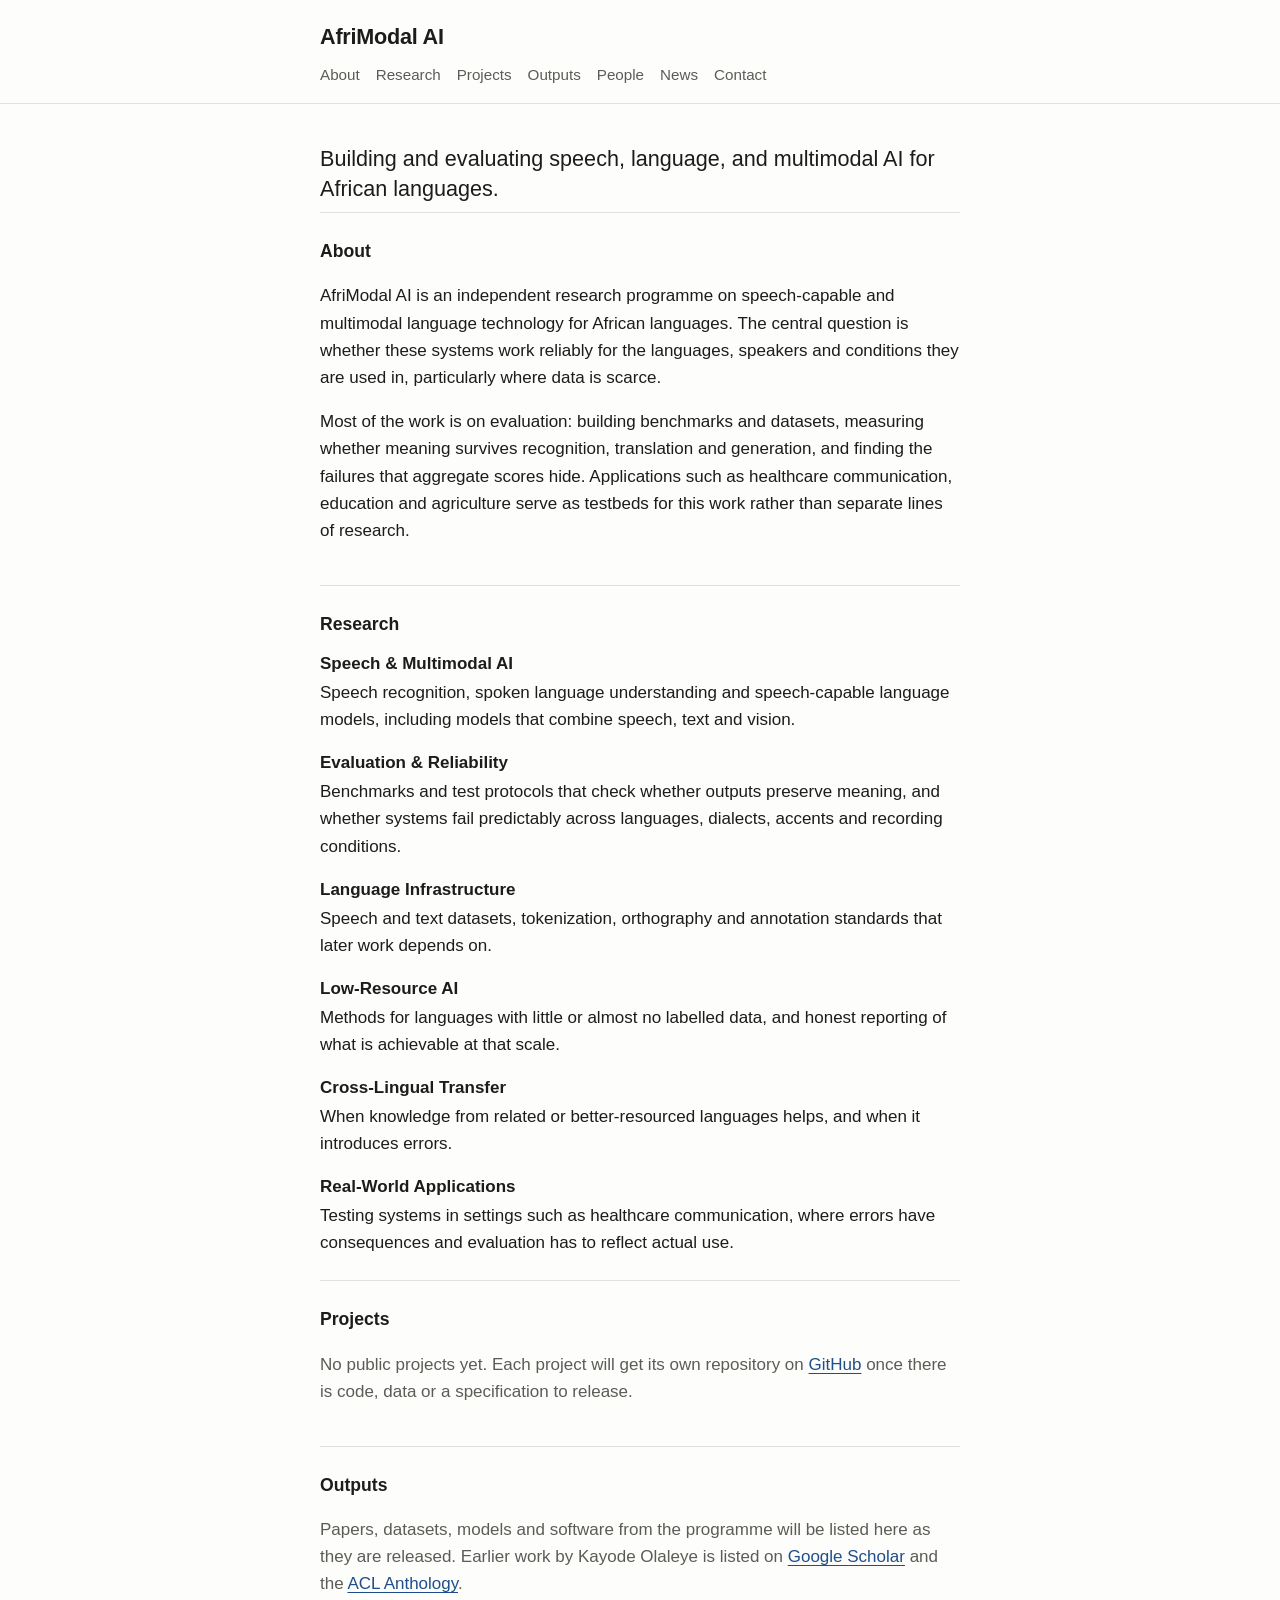
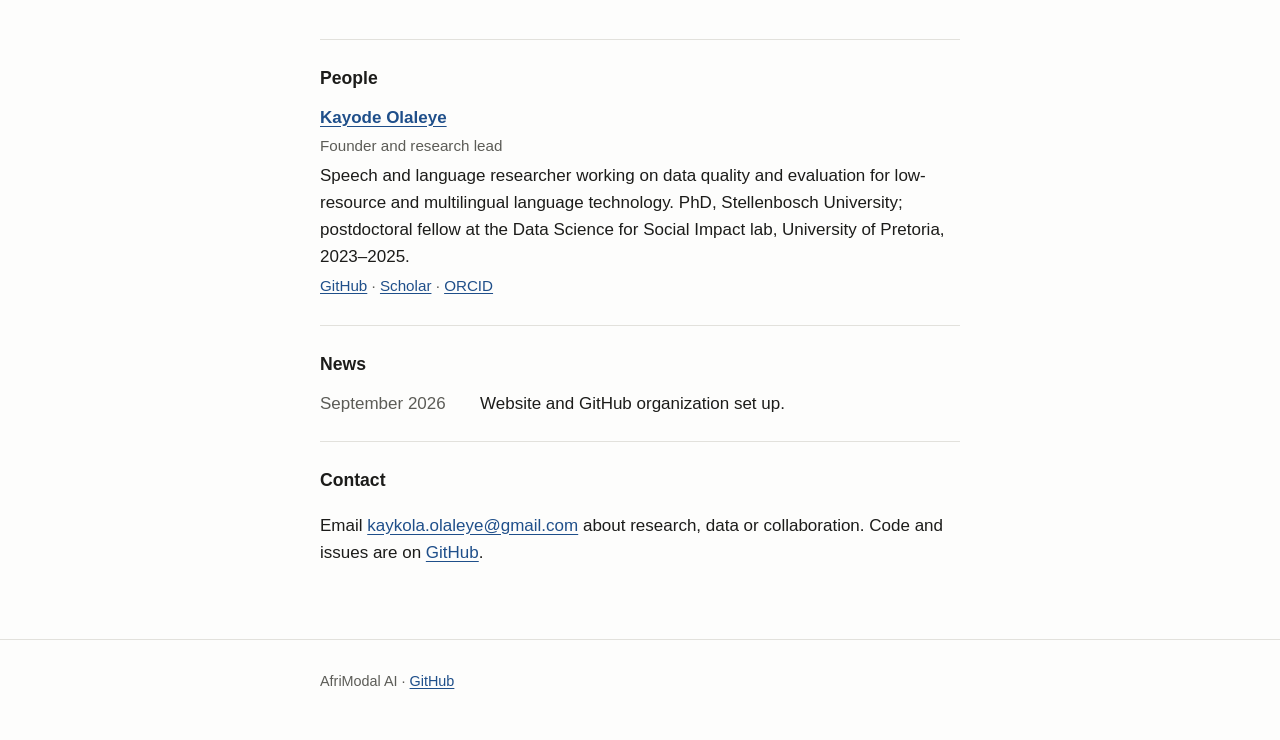
==== index.html @ a39aac8d "Add AfriModal AI website" ====
<!DOCTYPE html>
<html lang="en">
<head>
  <meta charset="utf-8">
  <meta name="viewport" content="width=device-width, initial-scale=1">
  <title>AfriModal AI</title>
  <meta name="description" content="AfriModal AI is an independent research programme on speech, language and multimodal AI for African languages, with a focus on evaluation, reliability and low-resource conditions.">
  <meta name="keywords" content="AfriModal AI, African languages, speech AI, multimodal AI, low-resource languages, evaluation, benchmarking">
  <link rel="canonical" href="https://afrimodal-ai.github.io/">
  <meta property="og:type" content="website">
  <meta property="og:title" content="AfriModal AI">
  <meta property="og:description" content="Building and evaluating speech, language, and multimodal AI for African languages.">
  <meta property="og:url" content="https://afrimodal-ai.github.io/">
  <meta name="twitter:card" content="summary">
  <meta name="color-scheme" content="light dark">
  <link rel="icon" href="favicon.svg" type="image/svg+xml">
  <link rel="stylesheet" href="styles.css">
  <script type="application/ld+json">
  {
    "@context": "https://schema.org",
    "@type": "ResearchProject",
    "name": "AfriModal AI",
    "url": "https://afrimodal-ai.github.io/",
    "description": "Building and evaluating speech, language, and multimodal AI for African languages.",
    "founder": {
      "@type": "Person",
      "name": "Kayode Olaleye",
      "url": "https://kayodeolaleye.github.io/",
      "sameAs": ["https://orcid.org/0000-0002-2622-7305"]
    },
    "sameAs": ["https://github.com/afrimodal-ai"]
  }
  </script>
</head>
<body>
  <a class="skip" href="#main">Skip to content</a>

  <header class="site-header">
    <div class="wrap">
      <a class="wordmark" href="./">AfriModal AI</a>
      <nav aria-label="Sections">
        <ul>
          <li><a href="#about">About</a></li>
          <li><a href="#research">Research</a></li>
          <li><a href="#projects">Projects</a></li>
          <li><a href="#outputs">Outputs</a></li>
          <li><a href="#people">People</a></li>
          <li><a href="#news">News</a></li>
          <li><a href="#contact">Contact</a></li>
        </ul>
      </nav>
    </div>
  </header>

  <main id="main" class="wrap">
    <section class="intro" aria-labelledby="tagline">
      <p id="tagline" class="tagline">Building and evaluating speech, language, and multimodal AI for African languages.</p>
    </section>

    <section id="about" aria-labelledby="about-h">
      <h2 id="about-h">About</h2>
      <p>AfriModal AI is an independent research programme on speech-capable and multimodal language technology for African languages. The central question is whether these systems work reliably for the languages, speakers and conditions they are used in, particularly where data is scarce.</p>
      <p>Most of the work is on evaluation: building benchmarks and datasets, measuring whether meaning survives recognition, translation and generation, and finding the failures that aggregate scores hide. Applications such as healthcare communication, education and agriculture serve as testbeds for this work rather than separate lines of research.</p>
    </section>

    <section id="research" aria-labelledby="research-h">
      <h2 id="research-h">Research</h2>
      <dl class="areas">
        <div>
          <dt>Speech &amp; Multimodal AI</dt>
          <dd>Speech recognition, spoken language understanding and speech-capable language models, including models that combine speech, text and vision.</dd>
        </div>
        <div>
          <dt>Evaluation &amp; Reliability</dt>
          <dd>Benchmarks and test protocols that check whether outputs preserve meaning, and whether systems fail predictably across languages, dialects, accents and recording conditions.</dd>
        </div>
        <div>
          <dt>Language Infrastructure</dt>
          <dd>Speech and text datasets, tokenization, orthography and annotation standards that later work depends on.</dd>
        </div>
        <div>
          <dt>Low-Resource AI</dt>
          <dd>Methods for languages with little or almost no labelled data, and honest reporting of what is achievable at that scale.</dd>
        </div>
        <div>
          <dt>Cross-Lingual Transfer</dt>
          <dd>When knowledge from related or better-resourced languages helps, and when it introduces errors.</dd>
        </div>
        <div>
          <dt>Real-World Applications</dt>
          <dd>Testing systems in settings such as healthcare communication, where errors have consequences and evaluation has to reflect actual use.</dd>
        </div>
      </dl>
    </section>

    <section id="projects" aria-labelledby="projects-h">
      <h2 id="projects-h">Projects</h2>
      <p class="empty">No public projects yet. Each project will get its own repository on <a href="https://github.com/afrimodal-ai">GitHub</a> once there is code, data or a specification to release.</p>
    </section>

    <section id="outputs" aria-labelledby="outputs-h">
      <h2 id="outputs-h">Outputs</h2>
      <p class="empty">Papers, datasets, models and software from the programme will be listed here as they are released. Earlier work by Kayode Olaleye is listed on <a href="https://scholar.google.com/citations?user=38WA7TcAAAAJ&amp;hl=en">Google Scholar</a> and the <a href="https://aclanthology.org/people/k/kayode-olaleye/">ACL Anthology</a>.</p>
    </section>

    <section id="people" aria-labelledby="people-h">
      <h2 id="people-h">People</h2>
      <ul class="people">
        <li>
          <p class="name"><a href="https://kayodeolaleye.github.io/">Kayode Olaleye</a></p>
          <p class="role">Founder and research lead</p>
          <p>Speech and language researcher working on data quality and evaluation for low-resource and multilingual language technology. PhD, Stellenbosch University; postdoctoral fellow at the Data Science for Social Impact lab, University of Pretoria, 2023–2025.</p>
          <p class="links"><a href="https://github.com/kayodeolaleye">GitHub</a> · <a href="https://scholar.google.com/citations?user=38WA7TcAAAAJ&amp;hl=en">Scholar</a> · <a href="https://orcid.org/0000-0002-2622-7305">ORCID</a></p>
        </li>
      </ul>
    </section>

    <section id="news" aria-labelledby="news-h">
      <h2 id="news-h">News</h2>
      <ul class="news">
        <li><time datetime="2026-09">September 2026</time> Website and GitHub organization set up.</li>
      </ul>
    </section>

    <section id="contact" aria-labelledby="contact-h">
      <h2 id="contact-h">Contact</h2>
      <p>Email <a href="mailto:kaykola.olaleye@gmail.com">kaykola.olaleye@gmail.com</a> about research, data or collaboration. Code and issues are on <a href="https://github.com/afrimodal-ai">GitHub</a>.</p>
    </section>
  </main>

  <footer class="site-footer">
    <div class="wrap">
      <p>AfriModal AI · <a href="https://github.com/afrimodal-ai">GitHub</a></p>
    </div>
  </footer>
</body>
</html>
---- styles.css ----
:root {
  --bg: #fdfdfc;
  --text: #1c1c1a;
  --muted: #5c5c57;
  --rule: #e2e1dc;
  --link: #1f4f8a;
  --measure: 42rem;
}

@media (prefers-color-scheme: dark) {
  :root {
    --bg: #141413;
    --text: #e8e7e3;
    --muted: #a3a29c;
    --rule: #2e2e2b;
    --link: #8fb6e8;
  }
}

*, *::before, *::after { box-sizing: border-box; }

html { scroll-behavior: smooth; scroll-padding-top: 1rem; }

@media (prefers-reduced-motion: reduce) {
  html { scroll-behavior: auto; }
}

body {
  margin: 0;
  background: var(--bg);
  color: var(--text);
  font-family: -apple-system, BlinkMacSystemFont, "Segoe UI", Roboto, "Helvetica Neue", Arial, sans-serif;
  font-size: 1.0625rem;
  line-height: 1.6;
}

a { color: var(--link); text-underline-offset: 0.15em; }
a:focus-visible { outline: 2px solid var(--link); outline-offset: 2px; }

.wrap { max-width: var(--measure); margin: 0 auto; padding: 0 1rem; }

.skip { position: absolute; left: -999px; }
.skip:focus { left: 1rem; top: 1rem; background: var(--bg); padding: 0.5rem; }

.site-header { border-bottom: 1px solid var(--rule); padding: 1.25rem 0 1rem; }

.wordmark {
  color: var(--text);
  font-size: 1.35rem;
  font-weight: 700;
  letter-spacing: -0.01em;
  text-decoration: none;
}

nav ul {
  list-style: none;
  margin: 0.5rem 0 0;
  padding: 0;
  display: flex;
  flex-wrap: wrap;
  gap: 0.25rem 1rem;
  font-size: 0.95rem;
}

nav a { color: var(--muted); text-decoration: none; }
nav a:hover, nav a:focus-visible { color: var(--text); text-decoration: underline; }

.intro { padding: 2.5rem 0 0.5rem; }
.tagline { font-size: 1.35rem; line-height: 1.4; margin: 0; }

section { padding: 1.5rem 0; }
section + section { border-top: 1px solid var(--rule); }

h2 { font-size: 1.1rem; margin: 0 0 0.75rem; }

.areas { margin: 0; }
.areas div + div { margin-top: 1rem; }
.areas dt { font-weight: 600; }
.areas dd { margin: 0.1rem 0 0; }

.empty { color: var(--muted); }

.people, .news { list-style: none; margin: 0; padding: 0; }
.people p { margin: 0.2rem 0; }
.people .name { font-weight: 600; }
.people .role, .people .links { color: var(--muted); font-size: 0.95rem; }

.news li { display: grid; grid-template-columns: 9rem 1fr; gap: 0.25rem 1rem; }
.news li + li { margin-top: 0.5rem; }
.news time { color: var(--muted); }

@media (max-width: 30rem) {
  .news li { grid-template-columns: 1fr; gap: 0; }
}

.site-footer {
  border-top: 1px solid var(--rule);
  color: var(--muted);
  font-size: 0.9rem;
  margin-top: 2rem;
  padding: 1rem 0 2rem;
}
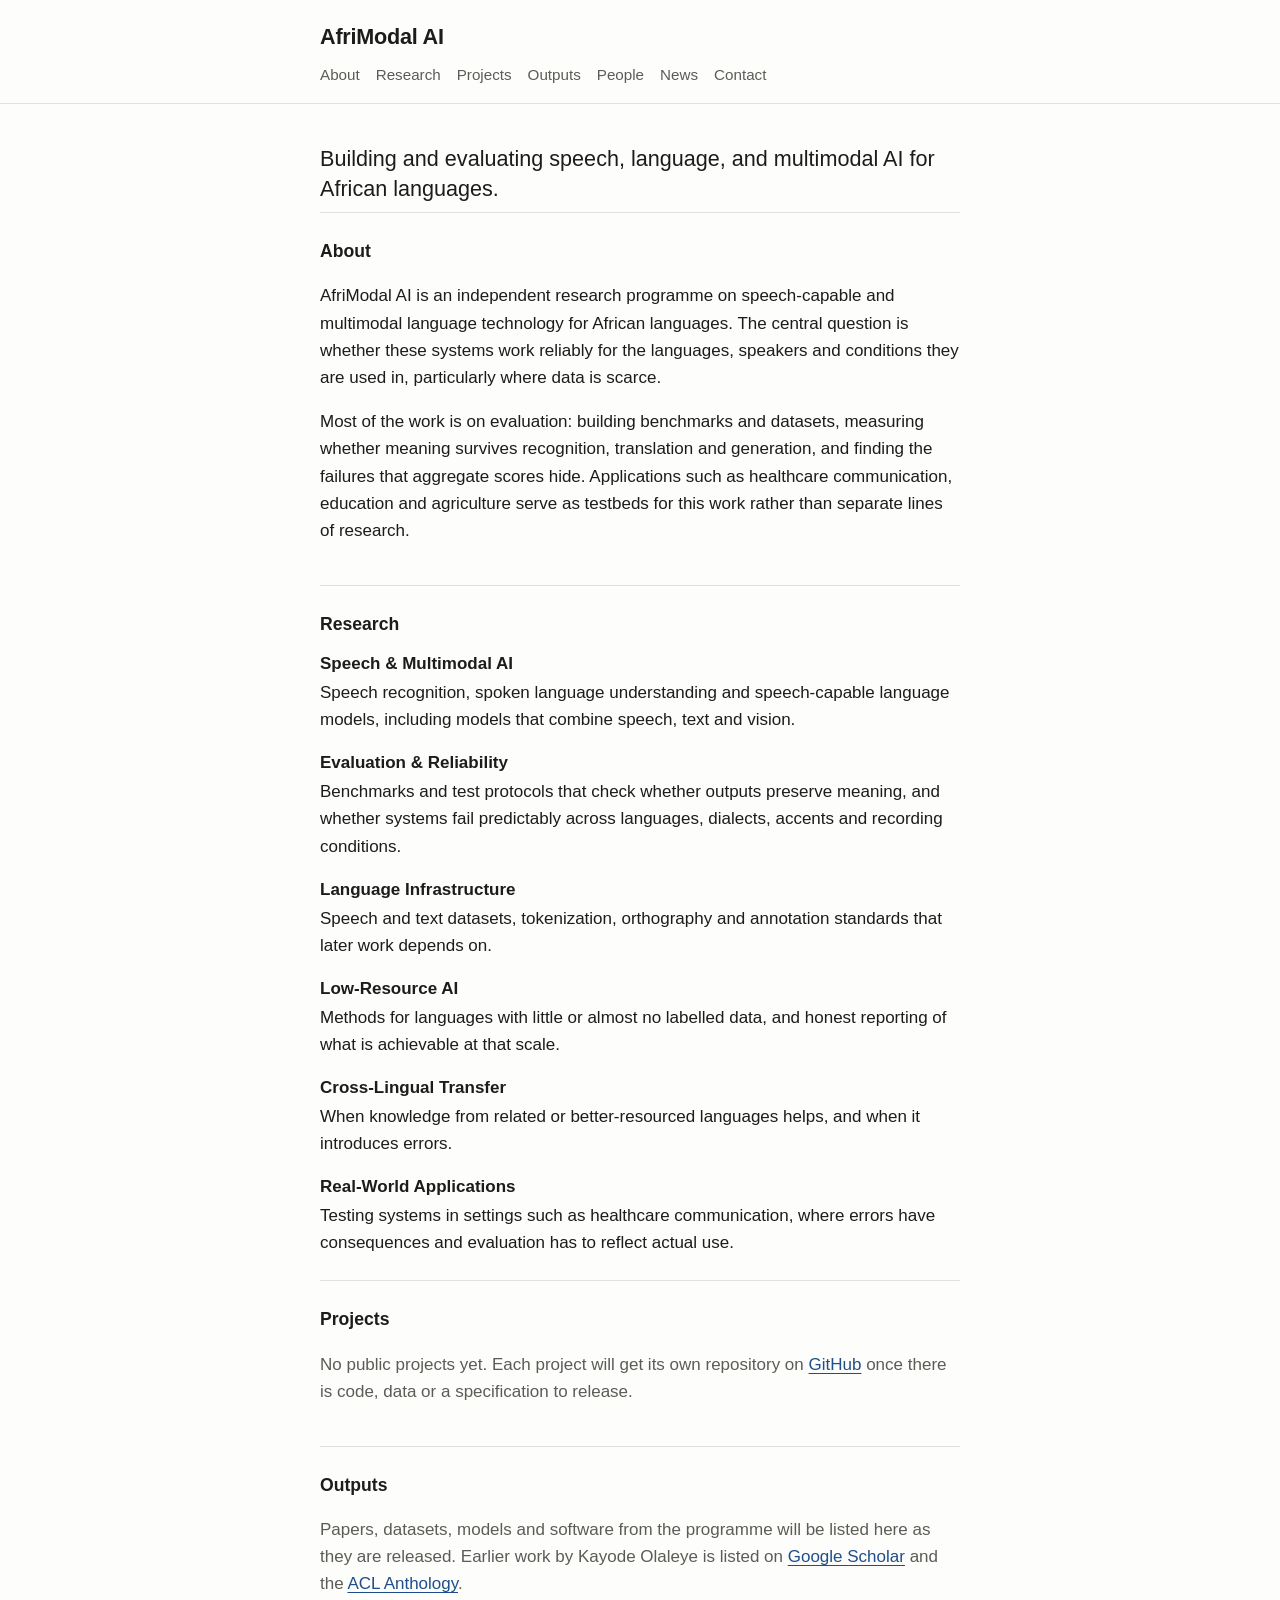
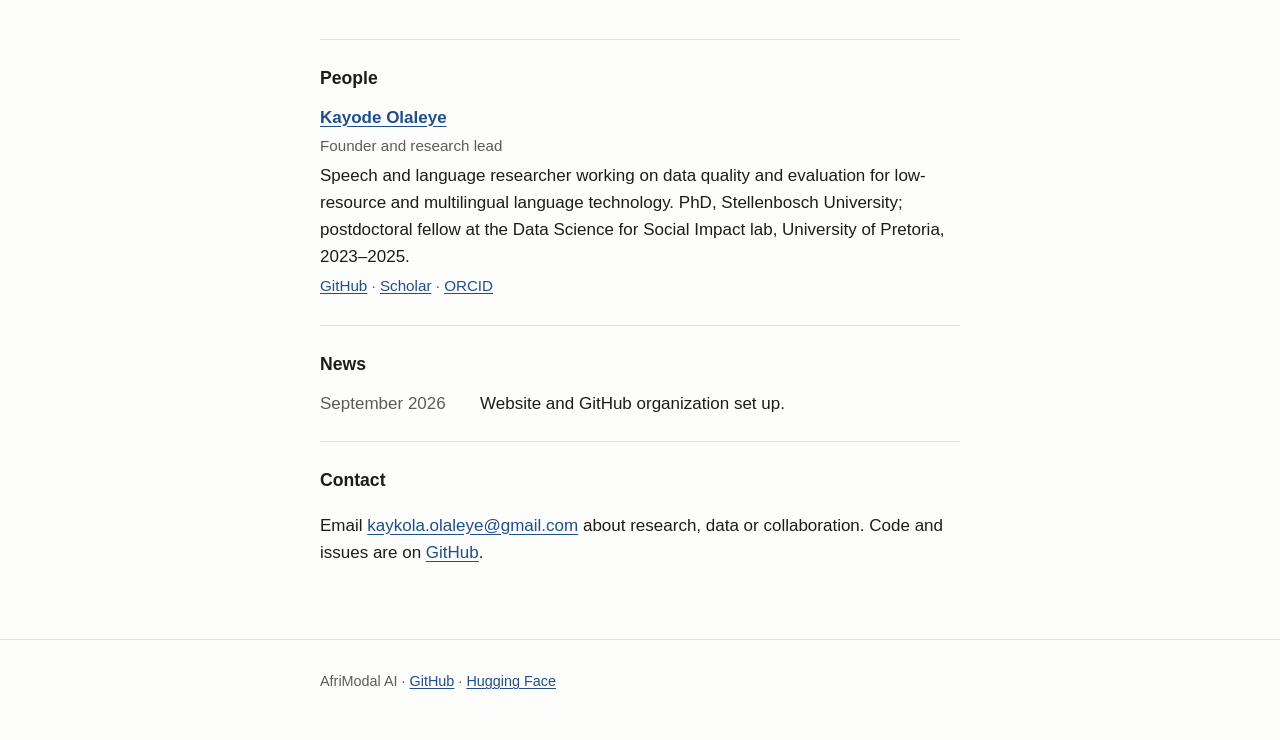
==== commit ab913c33: "Link Hugging Face organization" ====
--- a/index.html
+++ b/index.html
@@ -28,7 +28,7 @@
       "url": "https://kayodeolaleye.github.io/",
       "sameAs": ["https://orcid.org/0000-0002-2622-7305"]
     },
-    "sameAs": ["https://github.com/afrimodal-ai"]
+    "sameAs": ["https://github.com/afrimodal-ai", "https://huggingface.co/afrimodal-ai"]
   }
   </script>
 </head>
@@ -130,7 +130,7 @@
 
   <footer class="site-footer">
     <div class="wrap">
-      <p>AfriModal AI · <a href="https://github.com/afrimodal-ai">GitHub</a></p>
+      <p>AfriModal AI · <a href="https://github.com/afrimodal-ai">GitHub</a> · <a href="https://huggingface.co/afrimodal-ai">Hugging Face</a></p>
     </div>
   </footer>
 </body>
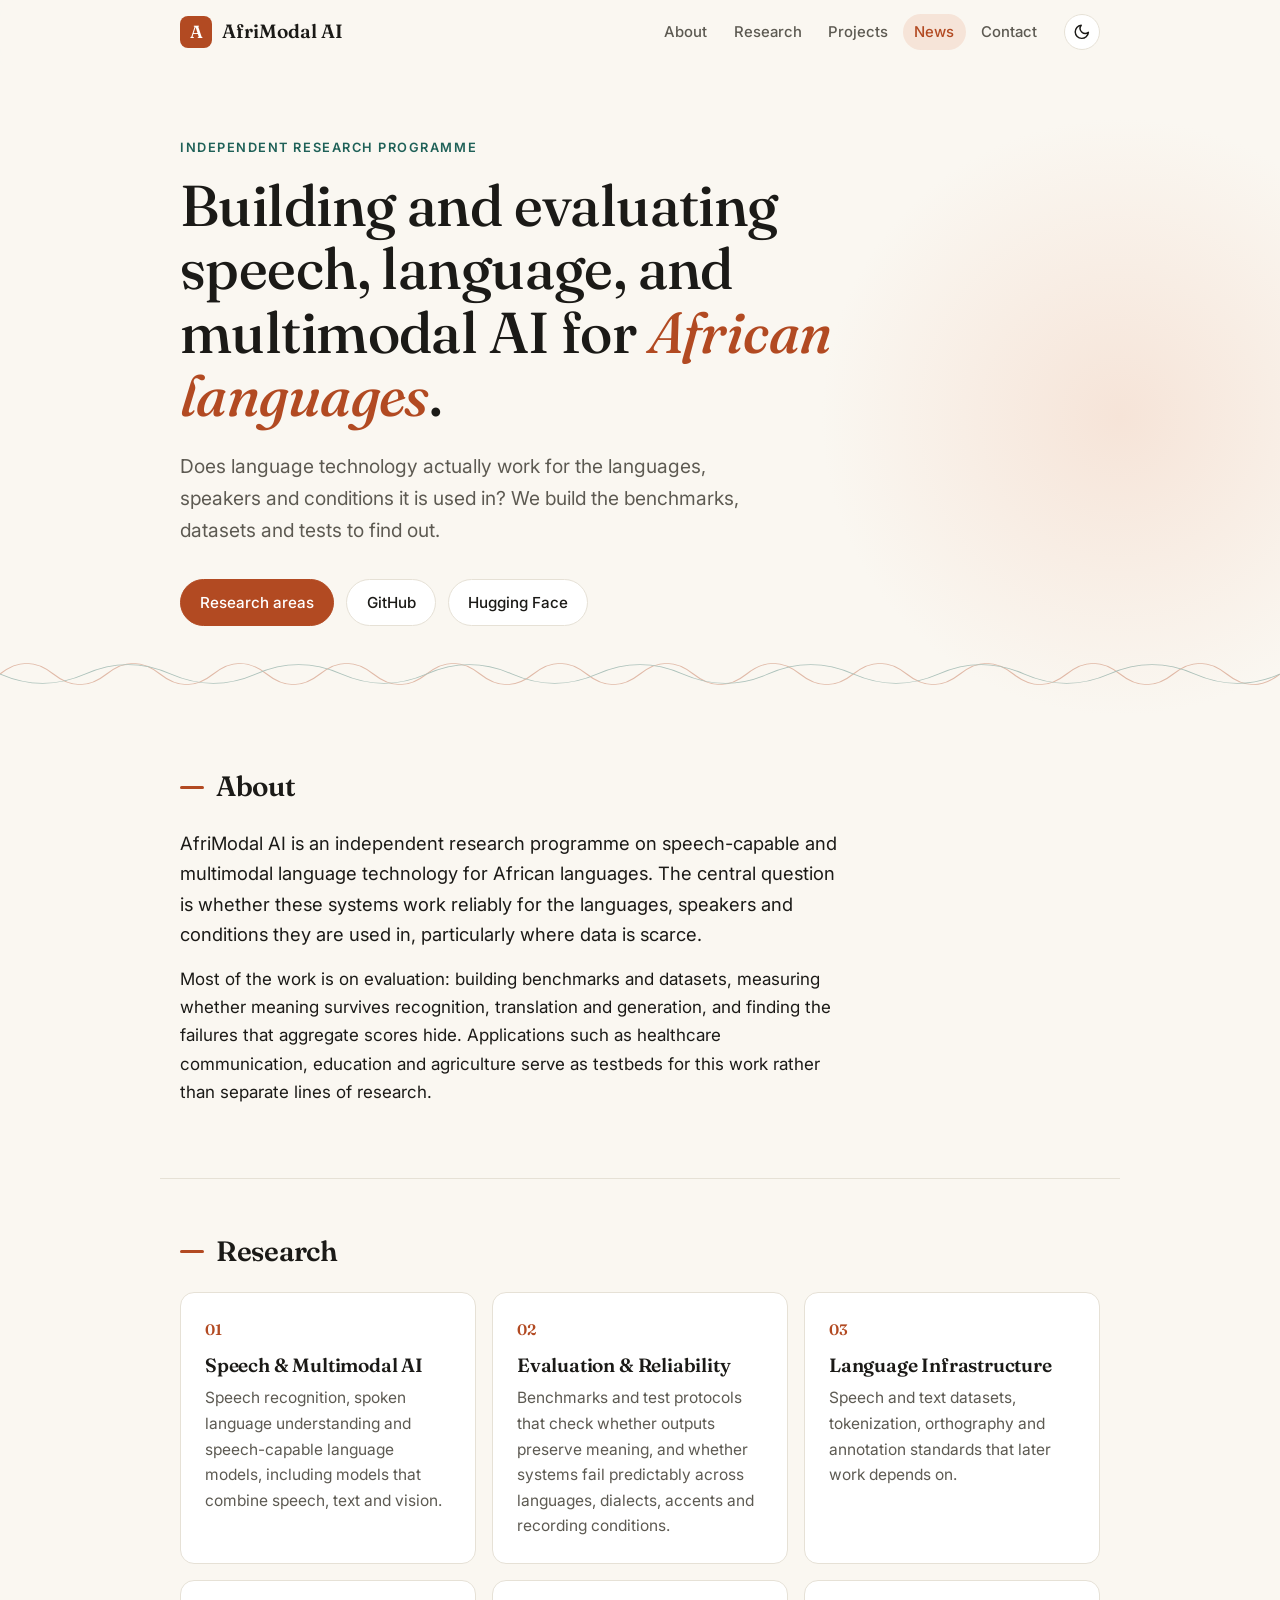
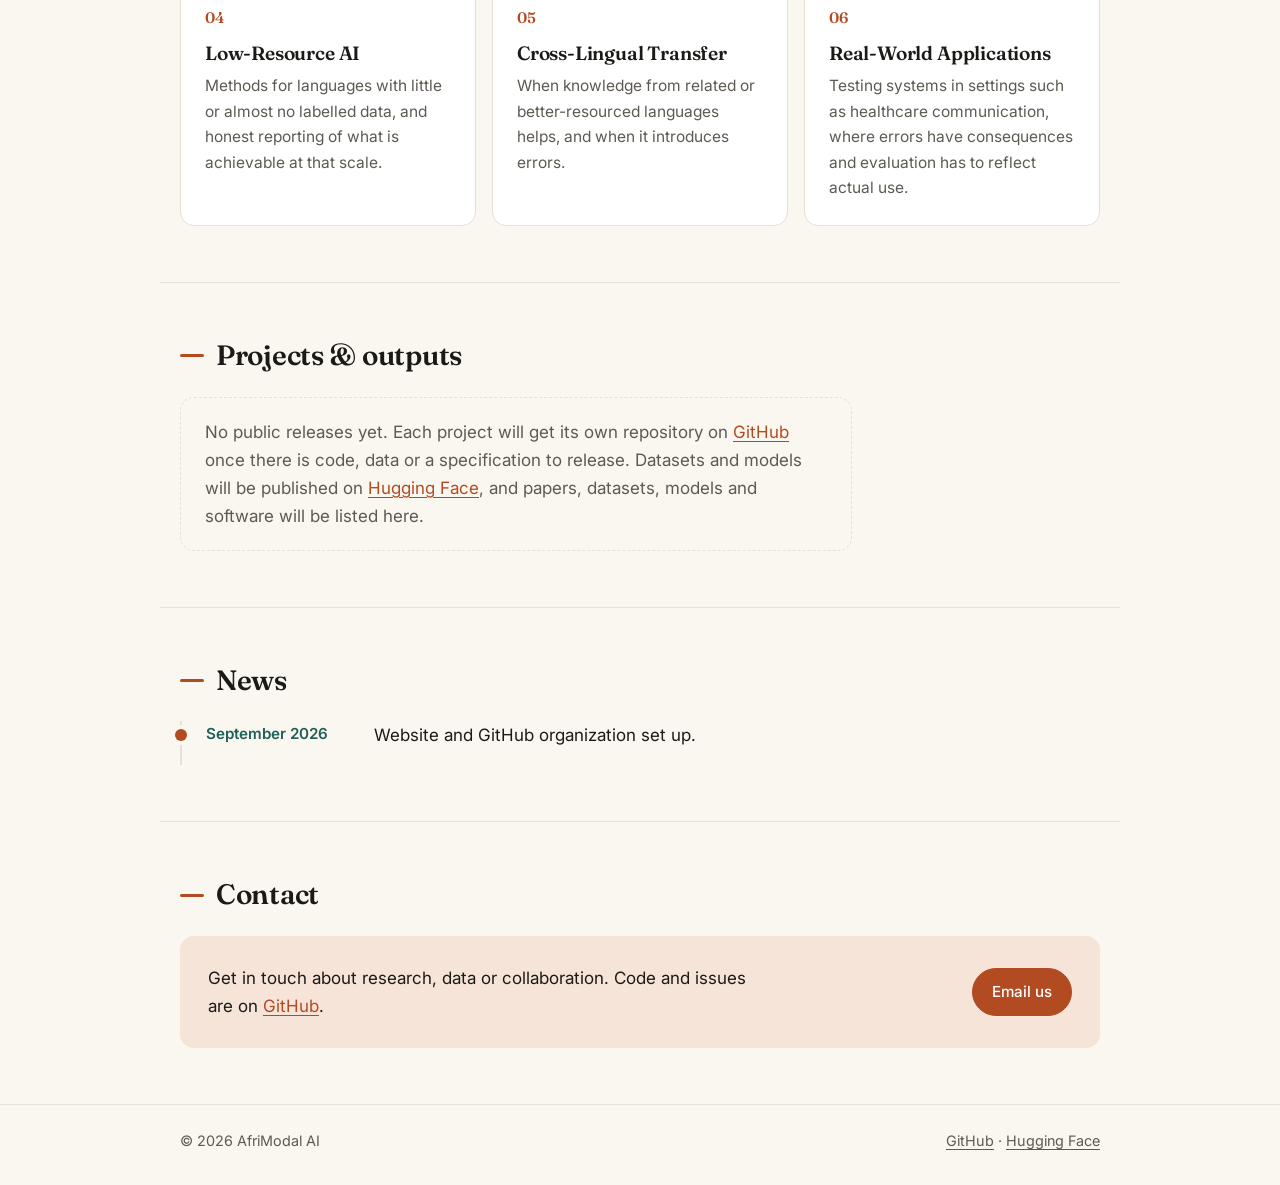
==== commit e1658f6e: "Redesign site and remove personal attribution Add a hero, research cards, news timeline and contact " ====
--- a/index.html
+++ b/index.html
@@ -13,8 +13,18 @@
   <meta property="og:url" content="https://afrimodal-ai.github.io/">
   <meta name="twitter:card" content="summary">
   <meta name="color-scheme" content="light dark">
+  <meta name="theme-color" content="#faf7f1" media="(prefers-color-scheme: light)">
+  <meta name="theme-color" content="#131210" media="(prefers-color-scheme: dark)">
   <link rel="icon" href="favicon.svg" type="image/svg+xml">
+  <link rel="preconnect" href="https://fonts.googleapis.com">
+  <link rel="preconnect" href="https://fonts.gstatic.com" crossorigin>
+  <link rel="stylesheet" href="https://fonts.googleapis.com/css2?family=Fraunces:opsz,wght@9..144,500;9..144,600&amp;family=Inter:wght@400;500;600&amp;display=swap">
   <link rel="stylesheet" href="styles.css">
+  <script>
+    try { var t = localStorage.getItem("theme"); if (t) document.documentElement.dataset.theme = t; } catch (e) {}
+    document.documentElement.classList.add("js");
+  </script>
+  <script src="script.js" defer></script>
   <script type="application/ld+json">
   {
     "@context": "https://schema.org",
@@ -22,12 +32,6 @@
     "name": "AfriModal AI",
     "url": "https://afrimodal-ai.github.io/",
     "description": "Building and evaluating speech, language, and multimodal AI for African languages.",
-    "founder": {
-      "@type": "Person",
-      "name": "Kayode Olaleye",
-      "url": "https://kayodeolaleye.github.io/",
-      "sameAs": ["https://orcid.org/0000-0002-2622-7305"]
-    },
     "sameAs": ["https://github.com/afrimodal-ai", "https://huggingface.co/afrimodal-ai"]
   }
   </script>
@@ -36,101 +40,107 @@
   <a class="skip" href="#main">Skip to content</a>
 
   <header class="site-header">
-    <div class="wrap">
-      <a class="wordmark" href="./">AfriModal AI</a>
+    <div class="wrap header-inner">
+      <a class="wordmark" href="./"><span class="mark" aria-hidden="true">A</span>AfriModal AI</a>
       <nav aria-label="Sections">
         <ul>
           <li><a href="#about">About</a></li>
           <li><a href="#research">Research</a></li>
           <li><a href="#projects">Projects</a></li>
-          <li><a href="#outputs">Outputs</a></li>
-          <li><a href="#people">People</a></li>
           <li><a href="#news">News</a></li>
           <li><a href="#contact">Contact</a></li>
         </ul>
       </nav>
+      <button class="theme-toggle" type="button" aria-label="Switch to dark theme" hidden>
+        <svg class="icon-moon" viewBox="0 0 24 24" aria-hidden="true"><path d="M21 12.8A9 9 0 1 1 11.2 3a7 7 0 0 0 9.8 9.8z"/></svg>
+        <svg class="icon-sun" viewBox="0 0 24 24" aria-hidden="true"><circle cx="12" cy="12" r="4"/><path d="M12 2v2M12 20v2M4.9 4.9l1.4 1.4M17.7 17.7l1.4 1.4M2 12h2M20 12h2M4.9 19.1l1.4-1.4M17.7 6.3l1.4-1.4"/></svg>
+      </button>
     </div>
   </header>
 
-  <main id="main" class="wrap">
-    <section class="intro" aria-labelledby="tagline">
-      <p id="tagline" class="tagline">Building and evaluating speech, language, and multimodal AI for African languages.</p>
+  <main id="main">
+    <section class="hero" aria-labelledby="tagline">
+      <div class="wrap">
+        <p class="eyebrow">Independent research programme</p>
+        <h1 id="tagline">Building and evaluating speech, language, and multimodal AI for <em>African languages</em>.</h1>
+        <p class="lede">Does language technology actually work for the languages, speakers and conditions it is used in? We build the benchmarks, datasets and tests to find out.</p>
+        <p class="actions">
+          <a class="button primary" href="#research">Research areas</a>
+          <a class="button" href="https://github.com/afrimodal-ai">GitHub</a>
+          <a class="button" href="https://huggingface.co/afrimodal-ai">Hugging Face</a>
+        </p>
+      </div>
+      <svg class="wave" viewBox="0 0 1200 120" preserveAspectRatio="none" aria-hidden="true">
+        <path d="M0 60 Q 25 20 50 60 T 100 60 T 150 60 T 200 60 T 250 60 T 300 60 T 350 60 T 400 60 T 450 60 T 500 60 T 550 60 T 600 60 T 650 60 T 700 60 T 750 60 T 800 60 T 850 60 T 900 60 T 950 60 T 1000 60 T 1050 60 T 1100 60 T 1150 60 T 1200 60"/>
+        <path class="wave-2" d="M0 60 Q 40 95 80 60 T 160 60 T 240 60 T 320 60 T 400 60 T 480 60 T 560 60 T 640 60 T 720 60 T 800 60 T 880 60 T 960 60 T 1040 60 T 1120 60 T 1200 60"/>
+      </svg>
     </section>
 
-    <section id="about" aria-labelledby="about-h">
+    <section id="about" class="wrap reveal" aria-labelledby="about-h">
       <h2 id="about-h">About</h2>
-      <p>AfriModal AI is an independent research programme on speech-capable and multimodal language technology for African languages. The central question is whether these systems work reliably for the languages, speakers and conditions they are used in, particularly where data is scarce.</p>
-      <p>Most of the work is on evaluation: building benchmarks and datasets, measuring whether meaning survives recognition, translation and generation, and finding the failures that aggregate scores hide. Applications such as healthcare communication, education and agriculture serve as testbeds for this work rather than separate lines of research.</p>
+      <div class="prose">
+        <p>AfriModal AI is an independent research programme on speech-capable and multimodal language technology for African languages. The central question is whether these systems work reliably for the languages, speakers and conditions they are used in, particularly where data is scarce.</p>
+        <p>Most of the work is on evaluation: building benchmarks and datasets, measuring whether meaning survives recognition, translation and generation, and finding the failures that aggregate scores hide. Applications such as healthcare communication, education and agriculture serve as testbeds for this work rather than separate lines of research.</p>
+      </div>
     </section>
 
-    <section id="research" aria-labelledby="research-h">
+    <section id="research" class="wrap reveal" aria-labelledby="research-h">
       <h2 id="research-h">Research</h2>
-      <dl class="areas">
-        <div>
-          <dt>Speech &amp; Multimodal AI</dt>
-          <dd>Speech recognition, spoken language understanding and speech-capable language models, including models that combine speech, text and vision.</dd>
-        </div>
-        <div>
-          <dt>Evaluation &amp; Reliability</dt>
-          <dd>Benchmarks and test protocols that check whether outputs preserve meaning, and whether systems fail predictably across languages, dialects, accents and recording conditions.</dd>
-        </div>
-        <div>
-          <dt>Language Infrastructure</dt>
-          <dd>Speech and text datasets, tokenization, orthography and annotation standards that later work depends on.</dd>
-        </div>
-        <div>
-          <dt>Low-Resource AI</dt>
-          <dd>Methods for languages with little or almost no labelled data, and honest reporting of what is achievable at that scale.</dd>
-        </div>
-        <div>
-          <dt>Cross-Lingual Transfer</dt>
-          <dd>When knowledge from related or better-resourced languages helps, and when it introduces errors.</dd>
-        </div>
-        <div>
-          <dt>Real-World Applications</dt>
-          <dd>Testing systems in settings such as healthcare communication, where errors have consequences and evaluation has to reflect actual use.</dd>
-        </div>
-      </dl>
+      <ol class="areas">
+        <li>
+          <h3>Speech &amp; Multimodal AI</h3>
+          <p>Speech recognition, spoken language understanding and speech-capable language models, including models that combine speech, text and vision.</p>
+        </li>
+        <li>
+          <h3>Evaluation &amp; Reliability</h3>
+          <p>Benchmarks and test protocols that check whether outputs preserve meaning, and whether systems fail predictably across languages, dialects, accents and recording conditions.</p>
+        </li>
+        <li>
+          <h3>Language Infrastructure</h3>
+          <p>Speech and text datasets, tokenization, orthography and annotation standards that later work depends on.</p>
+        </li>
+        <li>
+          <h3>Low-Resource AI</h3>
+          <p>Methods for languages with little or almost no labelled data, and honest reporting of what is achievable at that scale.</p>
+        </li>
+        <li>
+          <h3>Cross-Lingual Transfer</h3>
+          <p>When knowledge from related or better-resourced languages helps, and when it introduces errors.</p>
+        </li>
+        <li>
+          <h3>Real-World Applications</h3>
+          <p>Testing systems in settings such as healthcare communication, where errors have consequences and evaluation has to reflect actual use.</p>
+        </li>
+      </ol>
     </section>
 
-    <section id="projects" aria-labelledby="projects-h">
-      <h2 id="projects-h">Projects</h2>
-      <p class="empty">No public projects yet. Each project will get its own repository on <a href="https://github.com/afrimodal-ai">GitHub</a> once there is code, data or a specification to release.</p>
+    <section id="projects" class="wrap reveal" aria-labelledby="projects-h">
+      <h2 id="projects-h">Projects &amp; outputs</h2>
+      <div class="placeholder">
+        <p>No public releases yet. Each project will get its own repository on <a href="https://github.com/afrimodal-ai">GitHub</a> once there is code, data or a specification to release. Datasets and models will be published on <a href="https://huggingface.co/afrimodal-ai">Hugging Face</a>, and papers, datasets, models and software will be listed here.</p>
+      </div>
     </section>
 
-    <section id="outputs" aria-labelledby="outputs-h">
-      <h2 id="outputs-h">Outputs</h2>
-      <p class="empty">Papers, datasets, models and software from the programme will be listed here as they are released. Earlier work by Kayode Olaleye is listed on <a href="https://scholar.google.com/citations?user=38WA7TcAAAAJ&amp;hl=en">Google Scholar</a> and the <a href="https://aclanthology.org/people/k/kayode-olaleye/">ACL Anthology</a>.</p>
-    </section>
-
-    <section id="people" aria-labelledby="people-h">
-      <h2 id="people-h">People</h2>
-      <ul class="people">
-        <li>
-          <p class="name"><a href="https://kayodeolaleye.github.io/">Kayode Olaleye</a></p>
-          <p class="role">Founder and research lead</p>
-          <p>Speech and language researcher working on data quality and evaluation for low-resource and multilingual language technology. PhD, Stellenbosch University; postdoctoral fellow at the Data Science for Social Impact lab, University of Pretoria, 2023–2025.</p>
-          <p class="links"><a href="https://github.com/kayodeolaleye">GitHub</a> · <a href="https://scholar.google.com/citations?user=38WA7TcAAAAJ&amp;hl=en">Scholar</a> · <a href="https://orcid.org/0000-0002-2622-7305">ORCID</a></p>
-        </li>
+    <section id="news" class="wrap reveal" aria-labelledby="news-h">
+      <h2 id="news-h">News</h2>
+      <ul class="news">
+        <li><time datetime="2026-09">September 2026</time> <span>Website and GitHub organization set up.</span></li>
       </ul>
     </section>
 
-    <section id="news" aria-labelledby="news-h">
-      <h2 id="news-h">News</h2>
-      <ul class="news">
-        <li><time datetime="2026-09">September 2026</time> Website and GitHub organization set up.</li>
-      </ul>
-    </section>
-
-    <section id="contact" aria-labelledby="contact-h">
+    <section id="contact" class="wrap reveal" aria-labelledby="contact-h">
       <h2 id="contact-h">Contact</h2>
-      <p>Email <a href="mailto:kaykola.olaleye@gmail.com">kaykola.olaleye@gmail.com</a> about research, data or collaboration. Code and issues are on <a href="https://github.com/afrimodal-ai">GitHub</a>.</p>
+      <div class="contact-card">
+        <p>Get in touch about research, data or collaboration. Code and issues are on <a href="https://github.com/afrimodal-ai">GitHub</a>.</p>
+        <a class="button primary" href="mailto:kaykola.olaleye@gmail.com">Email us</a>
+      </div>
     </section>
   </main>
 
   <footer class="site-footer">
-    <div class="wrap">
-      <p>AfriModal AI · <a href="https://github.com/afrimodal-ai">GitHub</a> · <a href="https://huggingface.co/afrimodal-ai">Hugging Face</a></p>
+    <div class="wrap footer-inner">
+      <p>© <span class="year">2026</span> AfriModal AI</p>
+      <p><a href="https://github.com/afrimodal-ai">GitHub</a> · <a href="https://huggingface.co/afrimodal-ai">Hugging Face</a></p>
     </div>
   </footer>
 </body>
--- a/styles.css
+++ b/styles.css
@@ -1,102 +1,332 @@
 :root {
-  --bg: #fdfdfc;
-  --text: #1c1c1a;
-  --muted: #5c5c57;
-  --rule: #e2e1dc;
-  --link: #1f4f8a;
-  --measure: 42rem;
-}
-
+  --bg: #faf7f1;
+  --surface: #ffffff;
+  --text: #1b1a17;
+  --muted: #5d5a52;
+  --rule: #e6e1d6;
+  --accent: #b24a22;
+  --accent-soft: #f6e4d8;
+  --accent-2: #1f6158;
+  --on-accent: #ffffff;
+  --shadow: 0 1px 2px rgb(27 26 23 / 0.05), 0 8px 24px -12px rgb(27 26 23 / 0.18);
+  --measure: 60rem;
+  --radius: 14px;
+  --serif: "Fraunces", Georgia, "Times New Roman", serif;
+  --sans: "Inter", -apple-system, BlinkMacSystemFont, "Segoe UI", Roboto, "Helvetica Neue", Arial, sans-serif;
+}
+
+/* Dark: follow the system unless the visitor picked light, or force it when they picked dark. */
 @media (prefers-color-scheme: dark) {
-  :root {
-    --bg: #141413;
-    --text: #e8e7e3;
-    --muted: #a3a29c;
-    --rule: #2e2e2b;
-    --link: #8fb6e8;
+  :root:not([data-theme="light"]) {
+    --bg: #131210;
+    --surface: #1c1b18;
+    --text: #ece8df;
+    --muted: #a8a397;
+    --rule: #2e2c27;
+    --accent: #e8875a;
+    --accent-soft: #3a2519;
+    --accent-2: #6fc2b5;
+    --on-accent: #1b1a17;
+    --shadow: 0 1px 2px rgb(0 0 0 / 0.4), 0 8px 24px -12px rgb(0 0 0 / 0.6);
+    color-scheme: dark;
   }
 }
 
+:root[data-theme="dark"] {
+  --bg: #131210;
+  --surface: #1c1b18;
+  --text: #ece8df;
+  --muted: #a8a397;
+  --rule: #2e2c27;
+  --accent: #e8875a;
+  --accent-soft: #3a2519;
+  --accent-2: #6fc2b5;
+  --on-accent: #1b1a17;
+  --shadow: 0 1px 2px rgb(0 0 0 / 0.4), 0 8px 24px -12px rgb(0 0 0 / 0.6);
+  color-scheme: dark;
+}
+
+:root[data-theme="light"] { color-scheme: light; }
+
 *, *::before, *::after { box-sizing: border-box; }
 
-html { scroll-behavior: smooth; scroll-padding-top: 1rem; }
-
-@media (prefers-reduced-motion: reduce) {
-  html { scroll-behavior: auto; }
-}
+html { scroll-behavior: smooth; scroll-padding-top: 5rem; }
 
 body {
   margin: 0;
   background: var(--bg);
   color: var(--text);
-  font-family: -apple-system, BlinkMacSystemFont, "Segoe UI", Roboto, "Helvetica Neue", Arial, sans-serif;
+  font-family: var(--sans);
   font-size: 1.0625rem;
-  line-height: 1.6;
-}
-
-a { color: var(--link); text-underline-offset: 0.15em; }
-a:focus-visible { outline: 2px solid var(--link); outline-offset: 2px; }
-
-.wrap { max-width: var(--measure); margin: 0 auto; padding: 0 1rem; }
+  line-height: 1.65;
+  -webkit-font-smoothing: antialiased;
+  transition: background-color 0.25s ease, color 0.25s ease;
+}
+
+a { color: var(--accent); text-underline-offset: 0.18em; text-decoration-thickness: 1px; }
+a:hover { text-decoration-thickness: 2px; }
+a:focus-visible, button:focus-visible { outline: 2px solid var(--accent); outline-offset: 3px; border-radius: 4px; }
+
+.wrap { max-width: var(--measure); margin: 0 auto; padding: 0 1.25rem; }
 
 .skip { position: absolute; left: -999px; }
-.skip:focus { left: 1rem; top: 1rem; background: var(--bg); padding: 0.5rem; }
-
-.site-header { border-bottom: 1px solid var(--rule); padding: 1.25rem 0 1rem; }
+.skip:focus { left: 1rem; top: 1rem; z-index: 10; background: var(--surface); padding: 0.5rem 0.75rem; }
+
+h1, h2, h3 { font-family: var(--serif); font-weight: 600; line-height: 1.2; letter-spacing: -0.01em; }
+
+/* Header */
+
+.site-header {
+  position: sticky;
+  top: 0;
+  z-index: 5;
+  background: color-mix(in srgb, var(--bg) 85%, transparent);
+  backdrop-filter: saturate(1.4) blur(10px);
+  -webkit-backdrop-filter: saturate(1.4) blur(10px);
+  border-bottom: 1px solid transparent;
+  transition: border-color 0.2s ease, box-shadow 0.2s ease;
+}
+.site-header.scrolled { border-bottom-color: var(--rule); }
+
+.header-inner { display: flex; align-items: center; gap: 1rem; min-height: 4rem; }
 
 .wordmark {
+  display: inline-flex;
+  align-items: center;
+  gap: 0.6rem;
   color: var(--text);
-  font-size: 1.35rem;
-  font-weight: 700;
-  letter-spacing: -0.01em;
+  font-family: var(--serif);
+  font-size: 1.2rem;
+  font-weight: 600;
   text-decoration: none;
-}
-
-nav ul {
+  white-space: nowrap;
+}
+.mark {
+  display: grid;
+  place-items: center;
+  width: 2rem;
+  height: 2rem;
+  border-radius: 8px;
+  background: var(--accent);
+  color: var(--on-accent);
+  font-size: 1.1rem;
+}
+
+nav { margin-left: auto; }
+nav ul { list-style: none; margin: 0; padding: 0; display: flex; gap: 0.25rem; }
+nav a {
+  display: block;
+  padding: 0.35rem 0.7rem;
+  border-radius: 999px;
+  color: var(--muted);
+  font-size: 0.93rem;
+  font-weight: 500;
+  text-decoration: none;
+  transition: color 0.15s ease, background-color 0.15s ease;
+}
+nav a:hover { color: var(--text); background: var(--accent-soft); }
+nav a[aria-current="true"] { color: var(--accent); background: var(--accent-soft); }
+
+.theme-toggle {
+  display: grid;
+  place-items: center;
+  flex: none;
+  width: 2.25rem;
+  height: 2.25rem;
+  padding: 0;
+  border: 1px solid var(--rule);
+  border-radius: 999px;
+  background: var(--surface);
+  color: var(--text);
+  cursor: pointer;
+}
+.theme-toggle[hidden] { display: none; }
+.theme-toggle:hover { border-color: var(--accent); color: var(--accent); }
+.theme-toggle svg { width: 1.1rem; height: 1.1rem; fill: none; stroke: currentColor; stroke-width: 2; stroke-linecap: round; stroke-linejoin: round; }
+.theme-toggle .icon-sun { display: none; }
+.theme-toggle[data-current="dark"] .icon-sun { display: block; }
+.theme-toggle[data-current="dark"] .icon-moon { display: none; }
+
+/* Hero */
+
+.hero { position: relative; overflow: hidden; padding: 4.5rem 0 5.5rem; }
+.hero::before {
+  content: "";
+  position: absolute;
+  top: 0;
+  right: -12rem;
+  width: 44rem;
+  height: 44rem;
+  background: radial-gradient(circle, var(--accent-soft) 0%, transparent 60%);
+  pointer-events: none;
+}
+.hero .wrap { position: relative; }
+
+.eyebrow {
+  margin: 0 0 1rem;
+  color: var(--accent-2);
+  font-size: 0.8rem;
+  font-weight: 600;
+  letter-spacing: 0.12em;
+  text-transform: uppercase;
+}
+
+.hero h1 { max-width: 20ch; margin: 0; font-size: clamp(2.1rem, 5.5vw, 3.6rem); font-weight: 500; line-height: 1.1; }
+.hero h1 em { color: var(--accent); font-style: italic; }
+
+.lede { max-width: 38rem; margin: 1.5rem 0 0; color: var(--muted); font-size: 1.2rem; }
+
+.actions { display: flex; flex-wrap: wrap; gap: 0.75rem; margin: 2rem 0 0; }
+
+.button {
+  display: inline-block;
+  padding: 0.65rem 1.2rem;
+  border: 1px solid var(--rule);
+  border-radius: 999px;
+  background: var(--surface);
+  color: var(--text);
+  font-size: 0.95rem;
+  font-weight: 500;
+  text-decoration: none;
+  transition: transform 0.15s ease, border-color 0.15s ease, box-shadow 0.15s ease;
+}
+.button:hover { border-color: var(--accent); box-shadow: var(--shadow); transform: translateY(-1px); }
+.button.primary { border-color: var(--accent); background: var(--accent); color: var(--on-accent); }
+
+.wave {
+  position: absolute;
+  left: 0;
+  bottom: 0.5rem;
+  width: 100%;
+  height: 4rem;
+  fill: none;
+  stroke: var(--accent);
+  stroke-width: 1.5;
+  opacity: 0.35;
+}
+.wave .wave-2 { stroke: var(--accent-2); }
+
+/* Sections */
+
+main > section:not(.hero) { padding-top: 3.5rem; padding-bottom: 3.5rem; border-top: 1px solid var(--rule); }
+main > .hero + section { border-top: 0; }
+
+h2 { display: flex; align-items: center; gap: 0.75rem; margin: 0 0 1.5rem; font-size: 1.75rem; }
+h2::before { content: ""; width: 1.5rem; height: 3px; border-radius: 2px; background: var(--accent); }
+
+.prose { max-width: 42rem; }
+.prose p { margin: 0 0 1rem; }
+.prose p:first-child { font-size: 1.15rem; }
+
+.areas {
   list-style: none;
-  margin: 0.5rem 0 0;
+  counter-reset: area;
+  display: grid;
+  grid-template-columns: repeat(auto-fill, minmax(16.5rem, 1fr));
+  gap: 1rem;
+  margin: 0;
   padding: 0;
+}
+.areas li {
+  counter-increment: area;
+  padding: 1.5rem;
+  border: 1px solid var(--rule);
+  border-radius: var(--radius);
+  background: var(--surface);
+  transition: transform 0.2s ease, box-shadow 0.2s ease, border-color 0.2s ease;
+}
+.areas li:hover { transform: translateY(-3px); border-color: var(--accent); box-shadow: var(--shadow); }
+.areas li::before {
+  content: counter(area, decimal-leading-zero);
+  display: block;
+  margin-bottom: 0.75rem;
+  color: var(--accent);
+  font-family: var(--serif);
+  font-size: 0.95rem;
+  font-weight: 600;
+}
+.areas h3 { margin: 0 0 0.5rem; font-size: 1.2rem; }
+.areas p { margin: 0; color: var(--muted); font-size: 0.97rem; }
+
+.placeholder {
+  max-width: 42rem;
+  padding: 1.25rem 1.5rem;
+  border: 1.5px dashed var(--rule);
+  border-radius: var(--radius);
+  color: var(--muted);
+}
+.placeholder p { margin: 0; }
+
+.news { list-style: none; margin: 0; padding: 0; max-width: 42rem; }
+.news li {
+  position: relative;
+  display: grid;
+  grid-template-columns: 9.5rem 1fr;
+  gap: 0.25rem 1rem;
+  padding: 0 0 1rem 1.5rem;
+  border-left: 2px solid var(--rule);
+}
+.news li::before {
+  content: "";
+  position: absolute;
+  left: -7px;
+  top: 0.45rem;
+  width: 12px;
+  height: 12px;
+  border-radius: 50%;
+  background: var(--accent);
+  box-shadow: 0 0 0 4px var(--bg);
+}
+.news time { color: var(--accent-2); font-weight: 600; font-size: 0.95rem; }
+
+.contact-card {
   display: flex;
   flex-wrap: wrap;
-  gap: 0.25rem 1rem;
-  font-size: 0.95rem;
-}
-
-nav a { color: var(--muted); text-decoration: none; }
-nav a:hover, nav a:focus-visible { color: var(--text); text-decoration: underline; }
-
-.intro { padding: 2.5rem 0 0.5rem; }
-.tagline { font-size: 1.35rem; line-height: 1.4; margin: 0; }
-
-section { padding: 1.5rem 0; }
-section + section { border-top: 1px solid var(--rule); }
-
-h2 { font-size: 1.1rem; margin: 0 0 0.75rem; }
-
-.areas { margin: 0; }
-.areas div + div { margin-top: 1rem; }
-.areas dt { font-weight: 600; }
-.areas dd { margin: 0.1rem 0 0; }
-
-.empty { color: var(--muted); }
-
-.people, .news { list-style: none; margin: 0; padding: 0; }
-.people p { margin: 0.2rem 0; }
-.people .name { font-weight: 600; }
-.people .role, .people .links { color: var(--muted); font-size: 0.95rem; }
-
-.news li { display: grid; grid-template-columns: 9rem 1fr; gap: 0.25rem 1rem; }
-.news li + li { margin-top: 0.5rem; }
-.news time { color: var(--muted); }
-
-@media (max-width: 30rem) {
+  align-items: center;
+  justify-content: space-between;
+  gap: 1rem 2rem;
+  padding: 1.75rem;
+  border-radius: var(--radius);
+  background: var(--accent-soft);
+}
+.contact-card p { margin: 0; max-width: 34rem; }
+
+/* Footer */
+
+.site-footer { border-top: 1px solid var(--rule); color: var(--muted); font-size: 0.9rem; }
+.footer-inner { display: flex; flex-wrap: wrap; justify-content: space-between; gap: 0.5rem 1rem; padding-top: 1.5rem; padding-bottom: 2rem; }
+.footer-inner p { margin: 0; }
+.site-footer a { color: var(--muted); }
+.site-footer a:hover { color: var(--accent); }
+
+/* Scroll reveal, only when JS is running and motion is welcome */
+
+@media (prefers-reduced-motion: no-preference) {
+  .js .reveal { opacity: 0; transform: translateY(16px); transition: opacity 0.6s ease, transform 0.6s ease; }
+  .js .reveal.visible { opacity: 1; transform: none; }
+}
+
+@media (prefers-reduced-motion: reduce) {
+  html { scroll-behavior: auto; }
+  *, *::before, *::after { transition: none !important; }
+}
+
+/* Small screens */
+
+@media (max-width: 44rem) {
+  .header-inner { flex-wrap: wrap; gap: 0 0.75rem; padding-top: 0.5rem; }
+  .theme-toggle { margin-left: auto; }
+  nav { order: 3; width: 100%; margin: 0 -0.5rem; overflow-x: auto; scrollbar-width: none; }
+  nav::-webkit-scrollbar { display: none; }
+  nav ul { padding-bottom: 0.5rem; gap: 0; }
+  nav a { padding: 0.3rem 0.55rem; font-size: 0.88rem; }
+  .hero { padding: 3rem 0 4.5rem; }
+  .lede { font-size: 1.08rem; }
+  main > section:not(.hero) { padding-top: 2.5rem; padding-bottom: 2.5rem; }
   .news li { grid-template-columns: 1fr; gap: 0; }
 }
 
-.site-footer {
-  border-top: 1px solid var(--rule);
-  color: var(--muted);
-  font-size: 0.9rem;
-  margin-top: 2rem;
-  padding: 1rem 0 2rem;
-}
+/* 404 */
+
+.not-found { padding: 5rem 0; }
+.not-found h1 { margin: 0 0 1rem; font-size: clamp(2rem, 5vw, 3rem); }
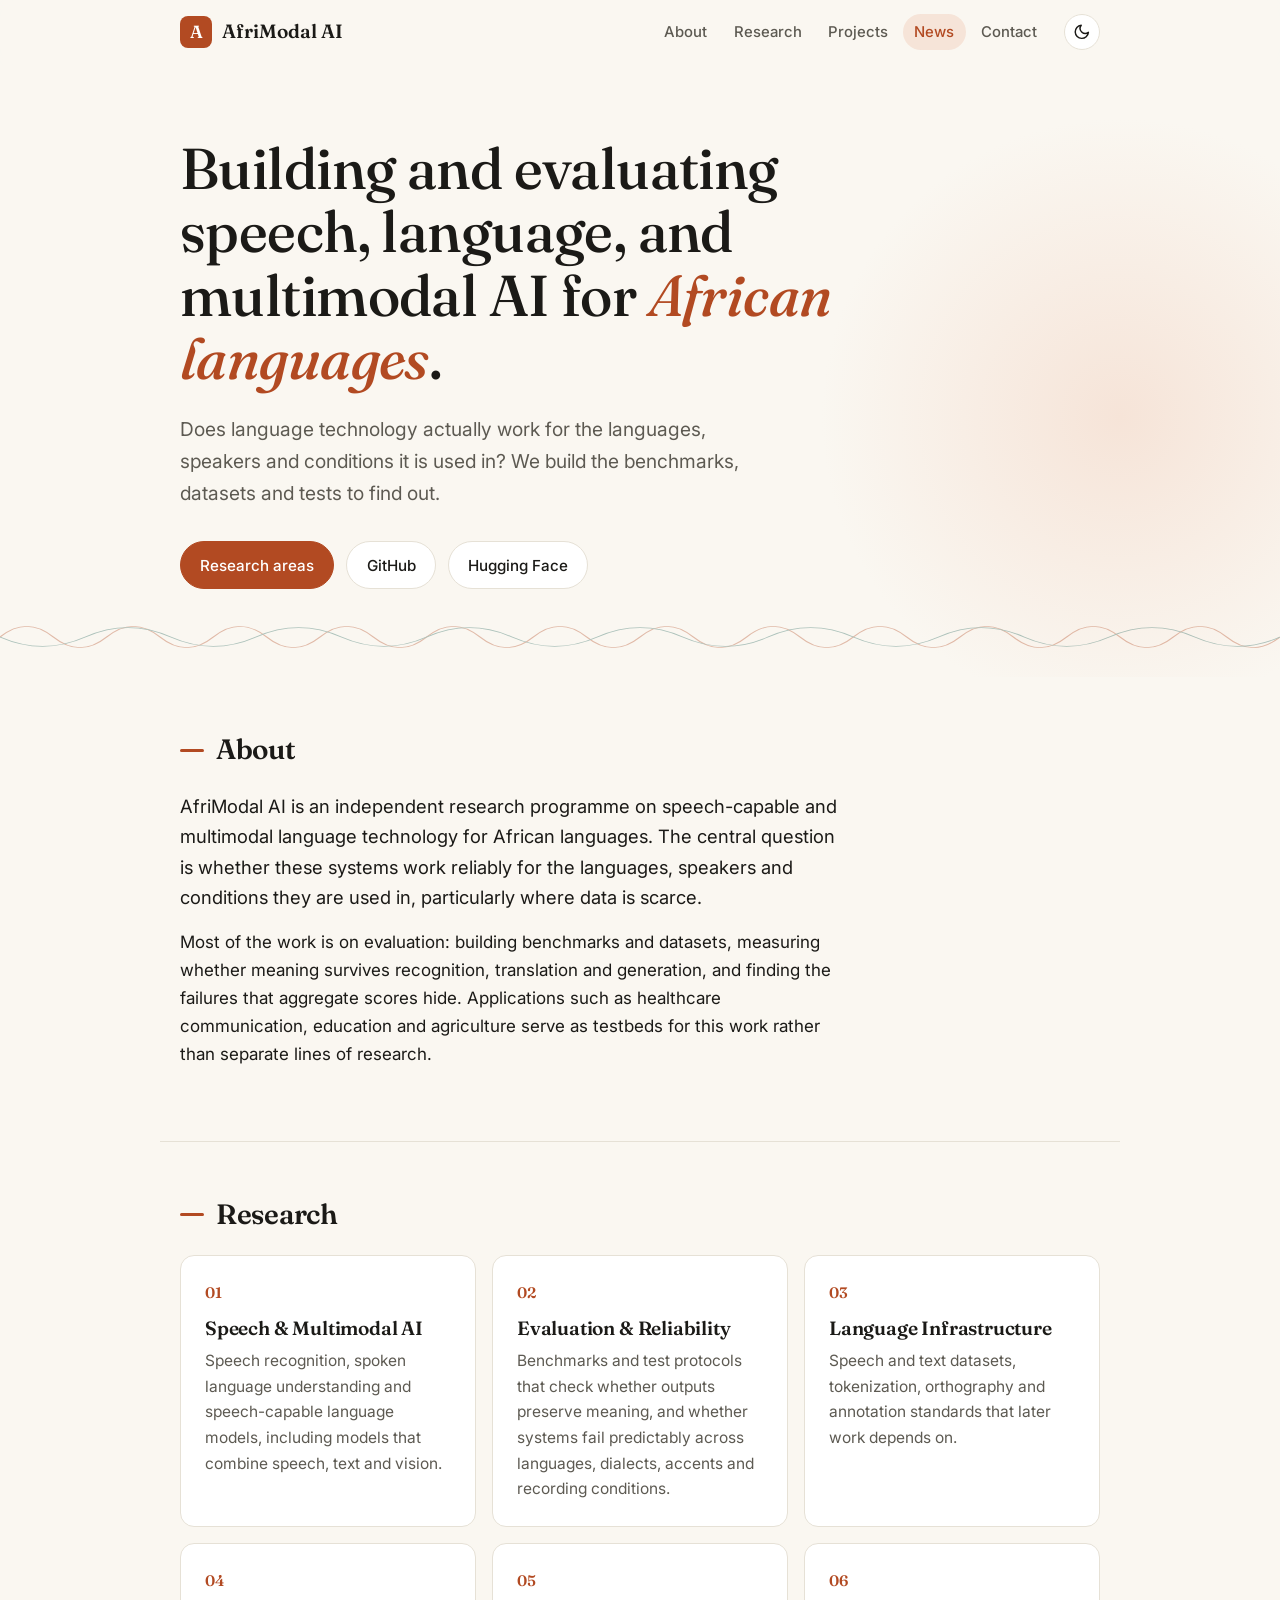
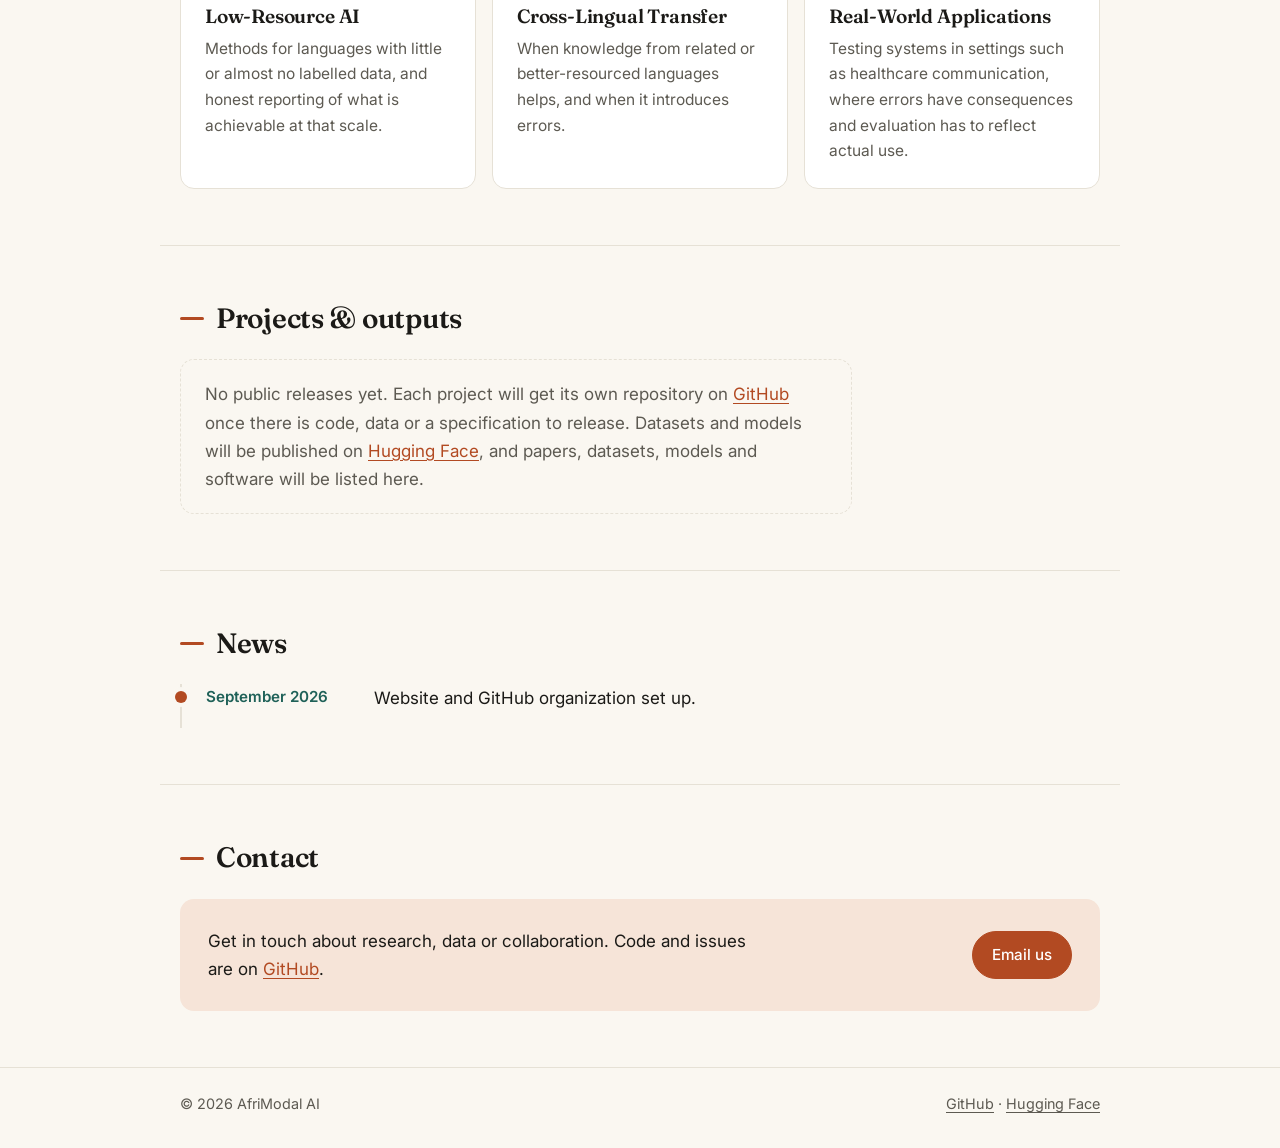
==== commit 31baa772: "Remove hero label" ====
--- a/index.html
+++ b/index.html
@@ -61,7 +61,6 @@
   <main id="main">
     <section class="hero" aria-labelledby="tagline">
       <div class="wrap">
-        <p class="eyebrow">Independent research programme</p>
         <h1 id="tagline">Building and evaluating speech, language, and multimodal AI for <em>African languages</em>.</h1>
         <p class="lede">Does language technology actually work for the languages, speakers and conditions it is used in? We build the benchmarks, datasets and tests to find out.</p>
         <p class="actions">
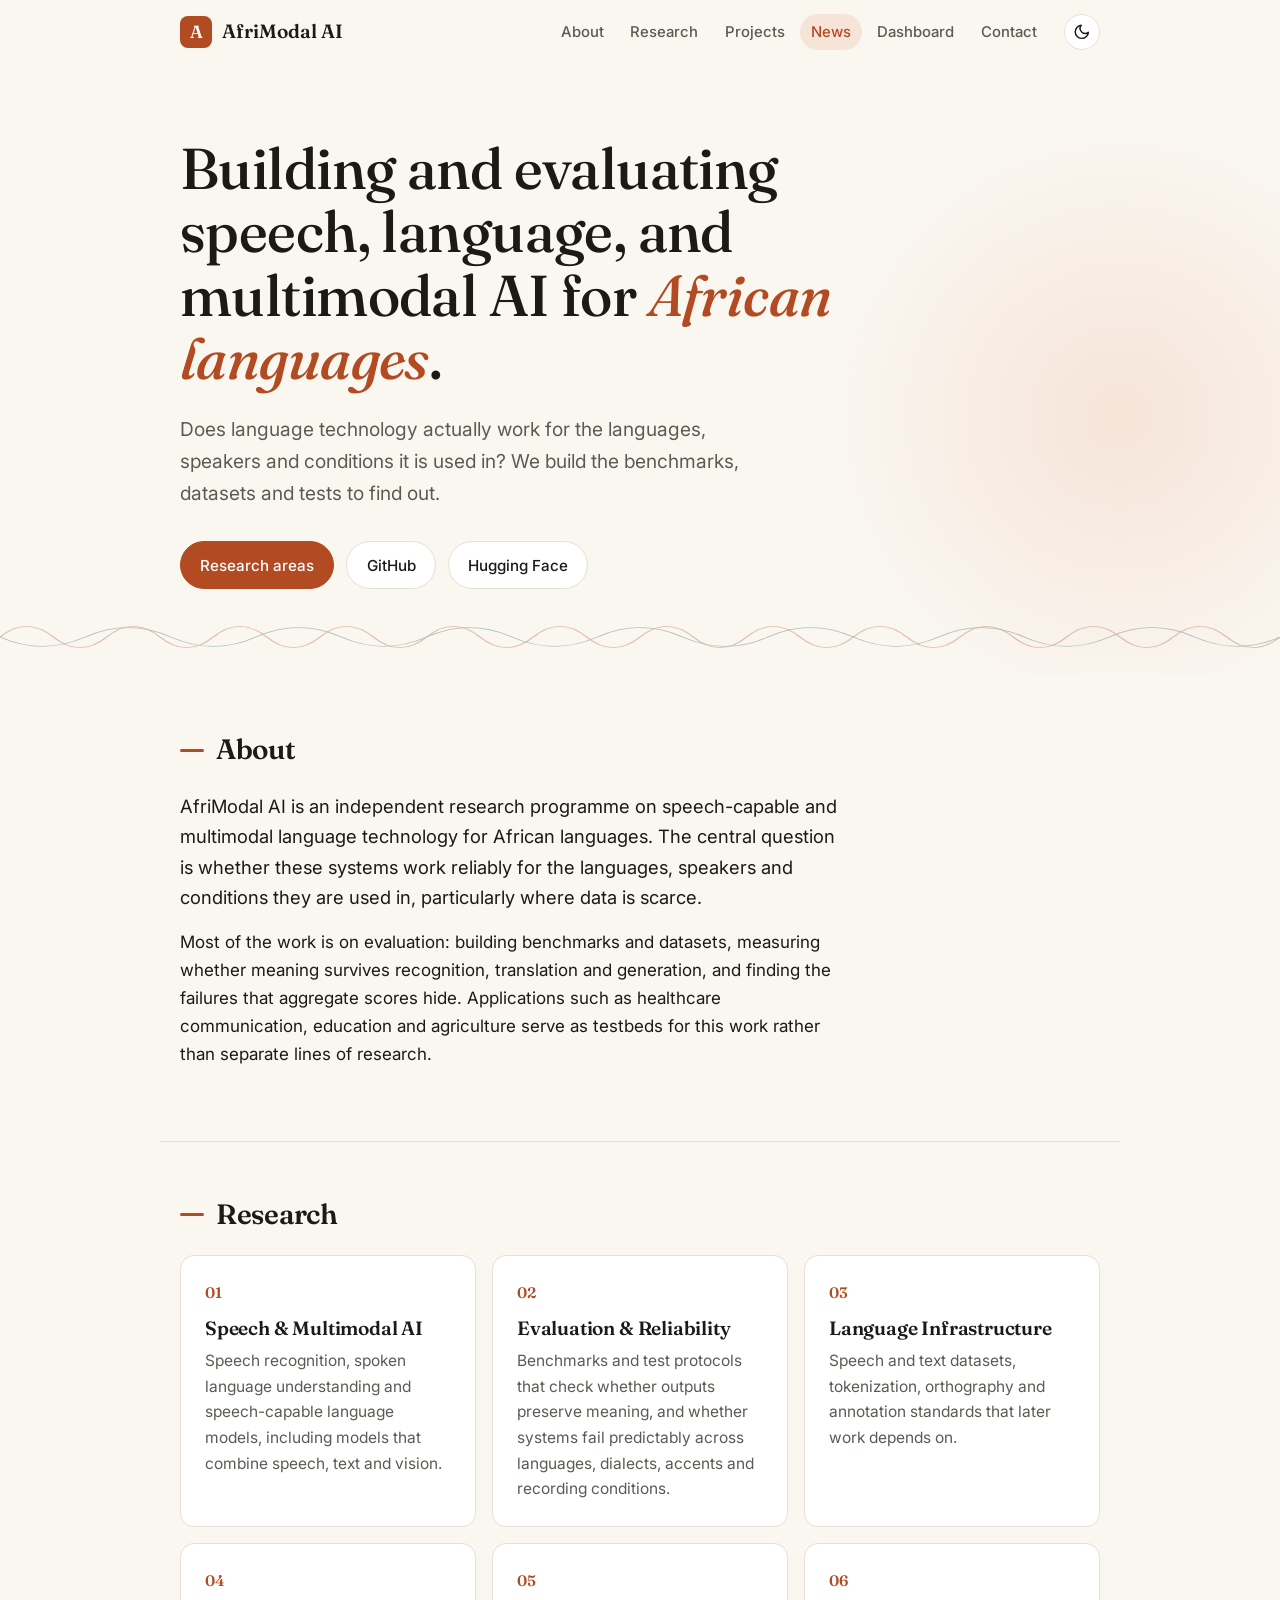
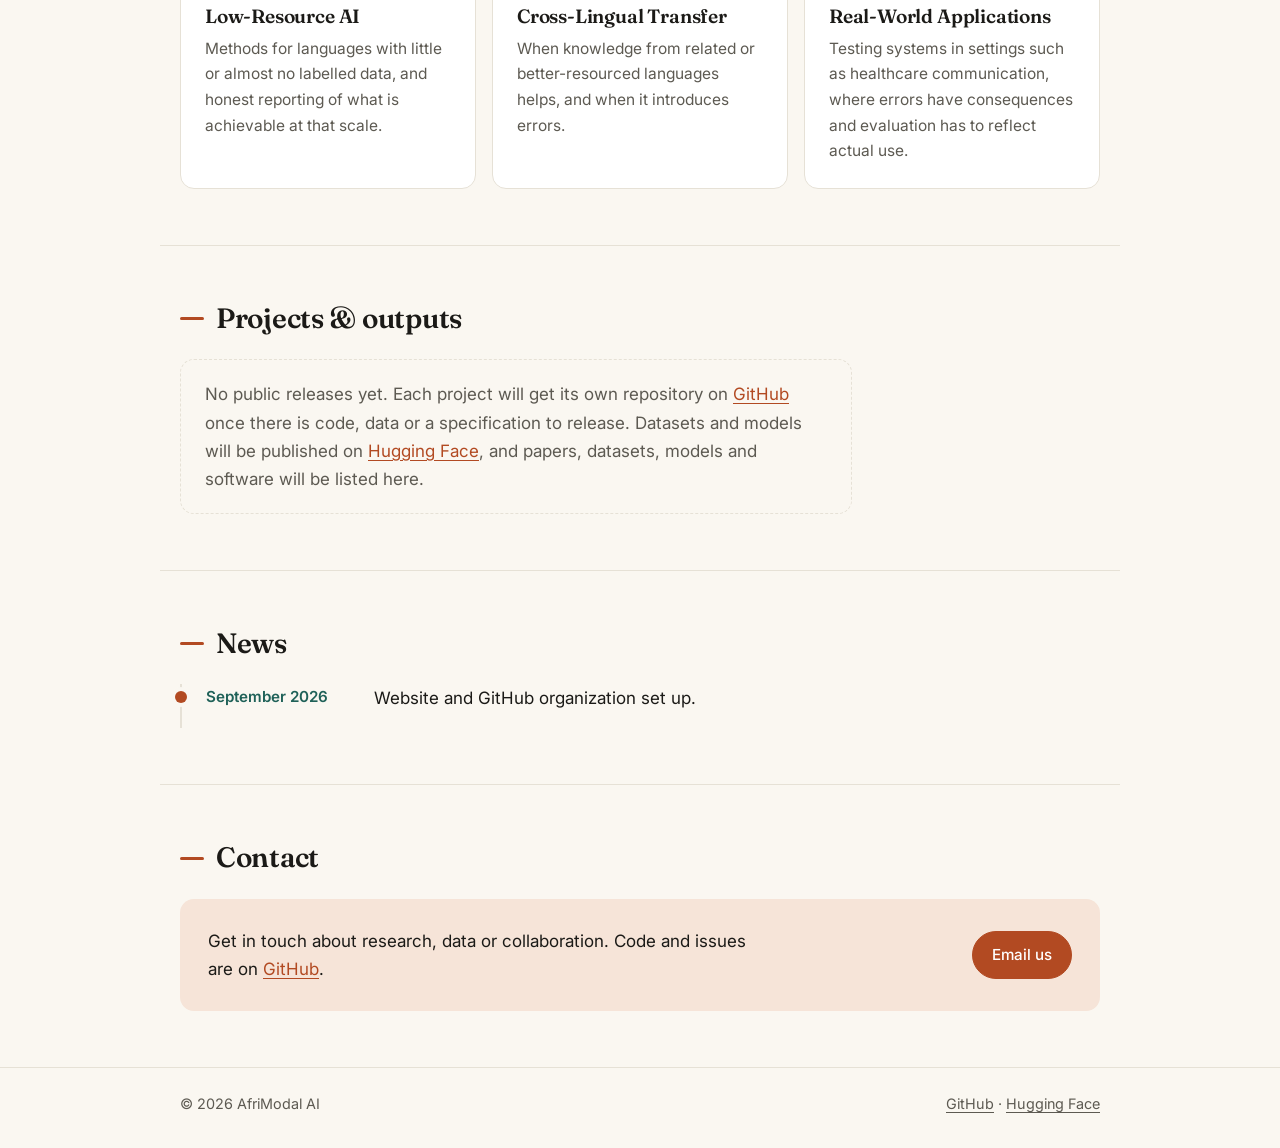
==== commit 44142981: "Add the African speech data dashboard The dashboard moves here from its private host, showing what i" ====
--- a/index.html
+++ b/index.html
@@ -48,6 +48,7 @@
           <li><a href="#research">Research</a></li>
           <li><a href="#projects">Projects</a></li>
           <li><a href="#news">News</a></li>
+          <li><a href="dashboard/">Dashboard</a></li>
           <li><a href="#contact">Contact</a></li>
         </ul>
       </nav>
--- a/styles.css
+++ b/styles.css
@@ -162,14 +162,6 @@
 }
 .hero .wrap { position: relative; }
 
-.eyebrow {
-  margin: 0 0 1rem;
-  color: var(--accent-2);
-  font-size: 0.8rem;
-  font-weight: 600;
-  letter-spacing: 0.12em;
-  text-transform: uppercase;
-}
 
 .hero h1 { max-width: 20ch; margin: 0; font-size: clamp(2.1rem, 5.5vw, 3.6rem); font-weight: 500; line-height: 1.1; }
 .hero h1 em { color: var(--accent); font-style: italic; }
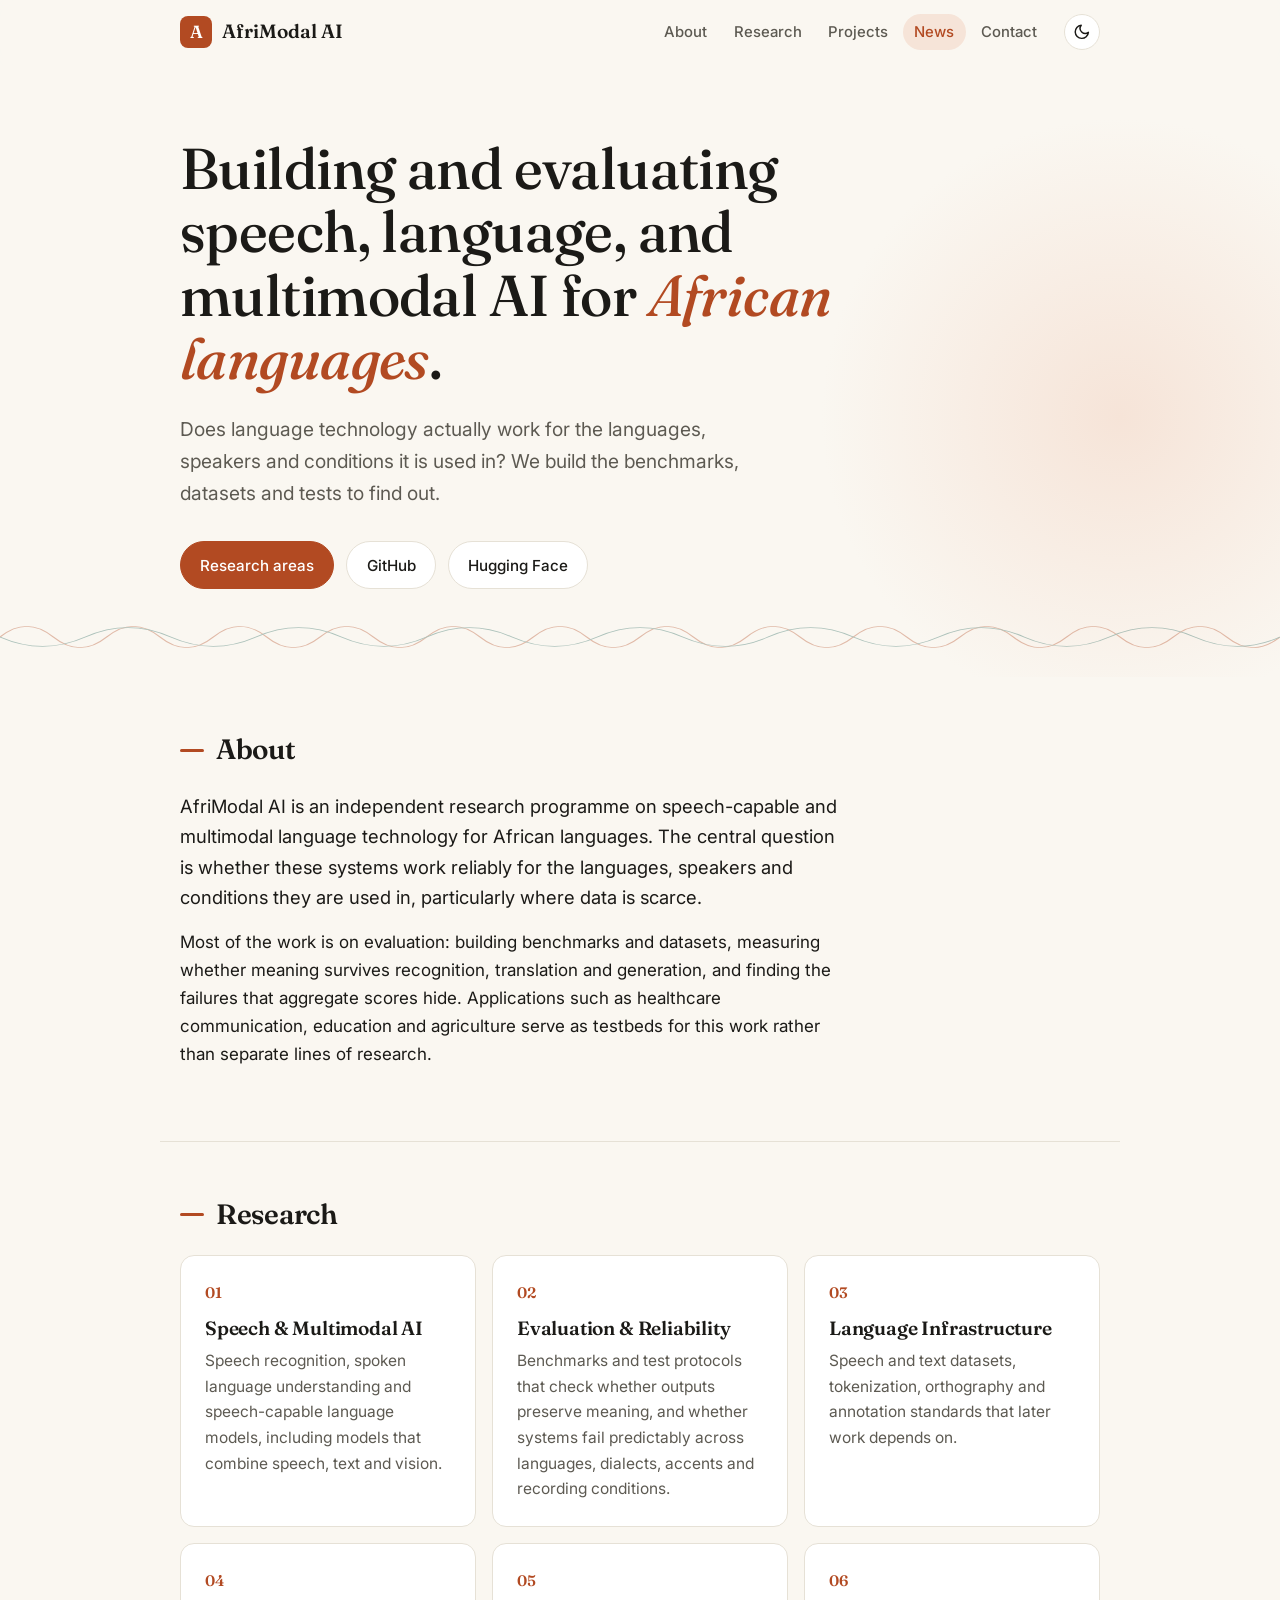
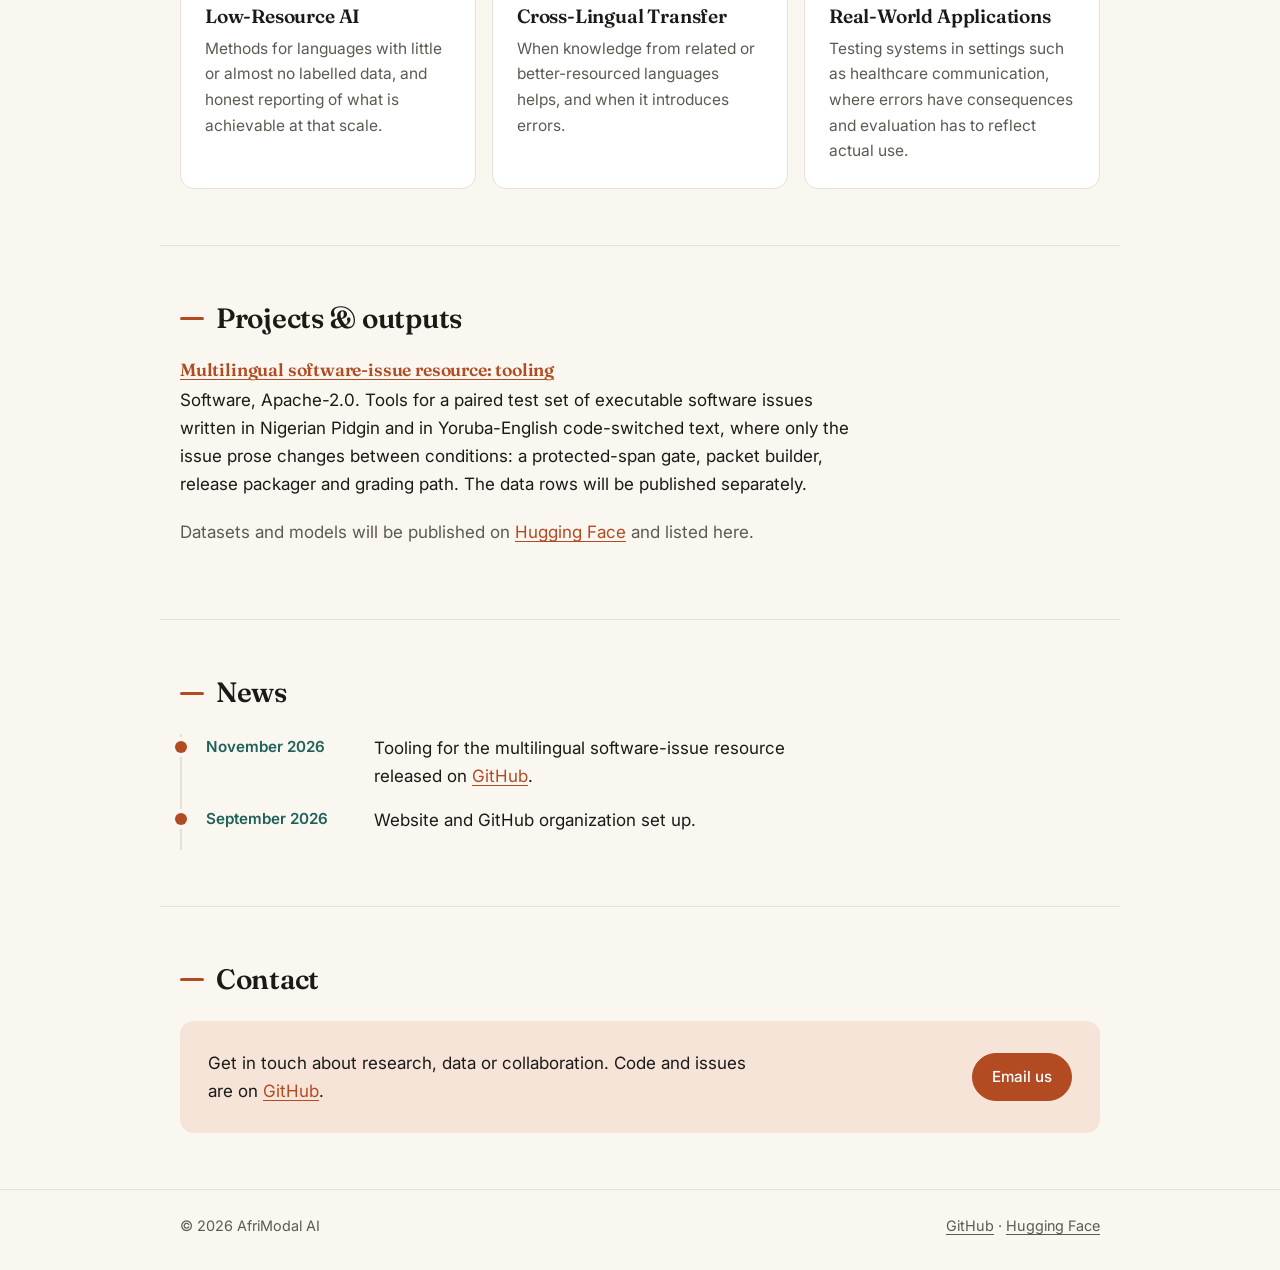
==== commit de16369f: "List the software-issue tooling and drop the dashboard navigation link" ====
--- a/index.html
+++ b/index.html
@@ -48,7 +48,6 @@
           <li><a href="#research">Research</a></li>
           <li><a href="#projects">Projects</a></li>
           <li><a href="#news">News</a></li>
-          <li><a href="dashboard/">Dashboard</a></li>
           <li><a href="#contact">Contact</a></li>
         </ul>
       </nav>
@@ -116,14 +115,19 @@
 
     <section id="projects" class="wrap reveal" aria-labelledby="projects-h">
       <h2 id="projects-h">Projects &amp; outputs</h2>
-      <div class="placeholder">
-        <p>No public releases yet. Each project will get its own repository on <a href="https://github.com/afrimodal-ai">GitHub</a> once there is code, data or a specification to release. Datasets and models will be published on <a href="https://huggingface.co/afrimodal-ai">Hugging Face</a>, and papers, datasets, models and software will be listed here.</p>
-      </div>
+      <ul class="outputs">
+        <li>
+          <h3><a href="https://github.com/afrimodal-ai/swe-multilingual-resource">Multilingual software-issue resource: tooling</a></h3>
+          <p>Software, Apache-2.0. Tools for a paired test set of executable software issues written in Nigerian Pidgin and in Yoruba-English code-switched text, where only the issue prose changes between conditions: a protected-span gate, packet builder, release packager and grading path. The data rows will be published separately.</p>
+        </li>
+      </ul>
+      <p class="note">Datasets and models will be published on <a href="https://huggingface.co/afrimodal-ai">Hugging Face</a> and listed here.</p>
     </section>
 
     <section id="news" class="wrap reveal" aria-labelledby="news-h">
       <h2 id="news-h">News</h2>
       <ul class="news">
+        <li><time datetime="2026-11">November 2026</time> <span>Tooling for the multilingual software-issue resource released on <a href="https://github.com/afrimodal-ai/swe-multilingual-resource">GitHub</a>.</span></li>
         <li><time datetime="2026-09">September 2026</time> <span>Website and GitHub organization set up.</span></li>
       </ul>
     </section>
--- a/styles.css
+++ b/styles.css
@@ -322,3 +322,8 @@
 
 .not-found { padding: 5rem 0; }
 .not-found h1 { margin: 0 0 1rem; font-size: clamp(2rem, 5vw, 3rem); }
+
+.outputs { list-style: none; margin: 0; padding: 0; max-width: 42rem; display: grid; gap: 1.25rem; }
+.outputs h3 { margin: 0 0 0.35rem; font-size: 1.1rem; }
+.outputs p { margin: 0; }
+.note { max-width: 42rem; margin-top: 1.25rem; color: var(--muted, inherit); }
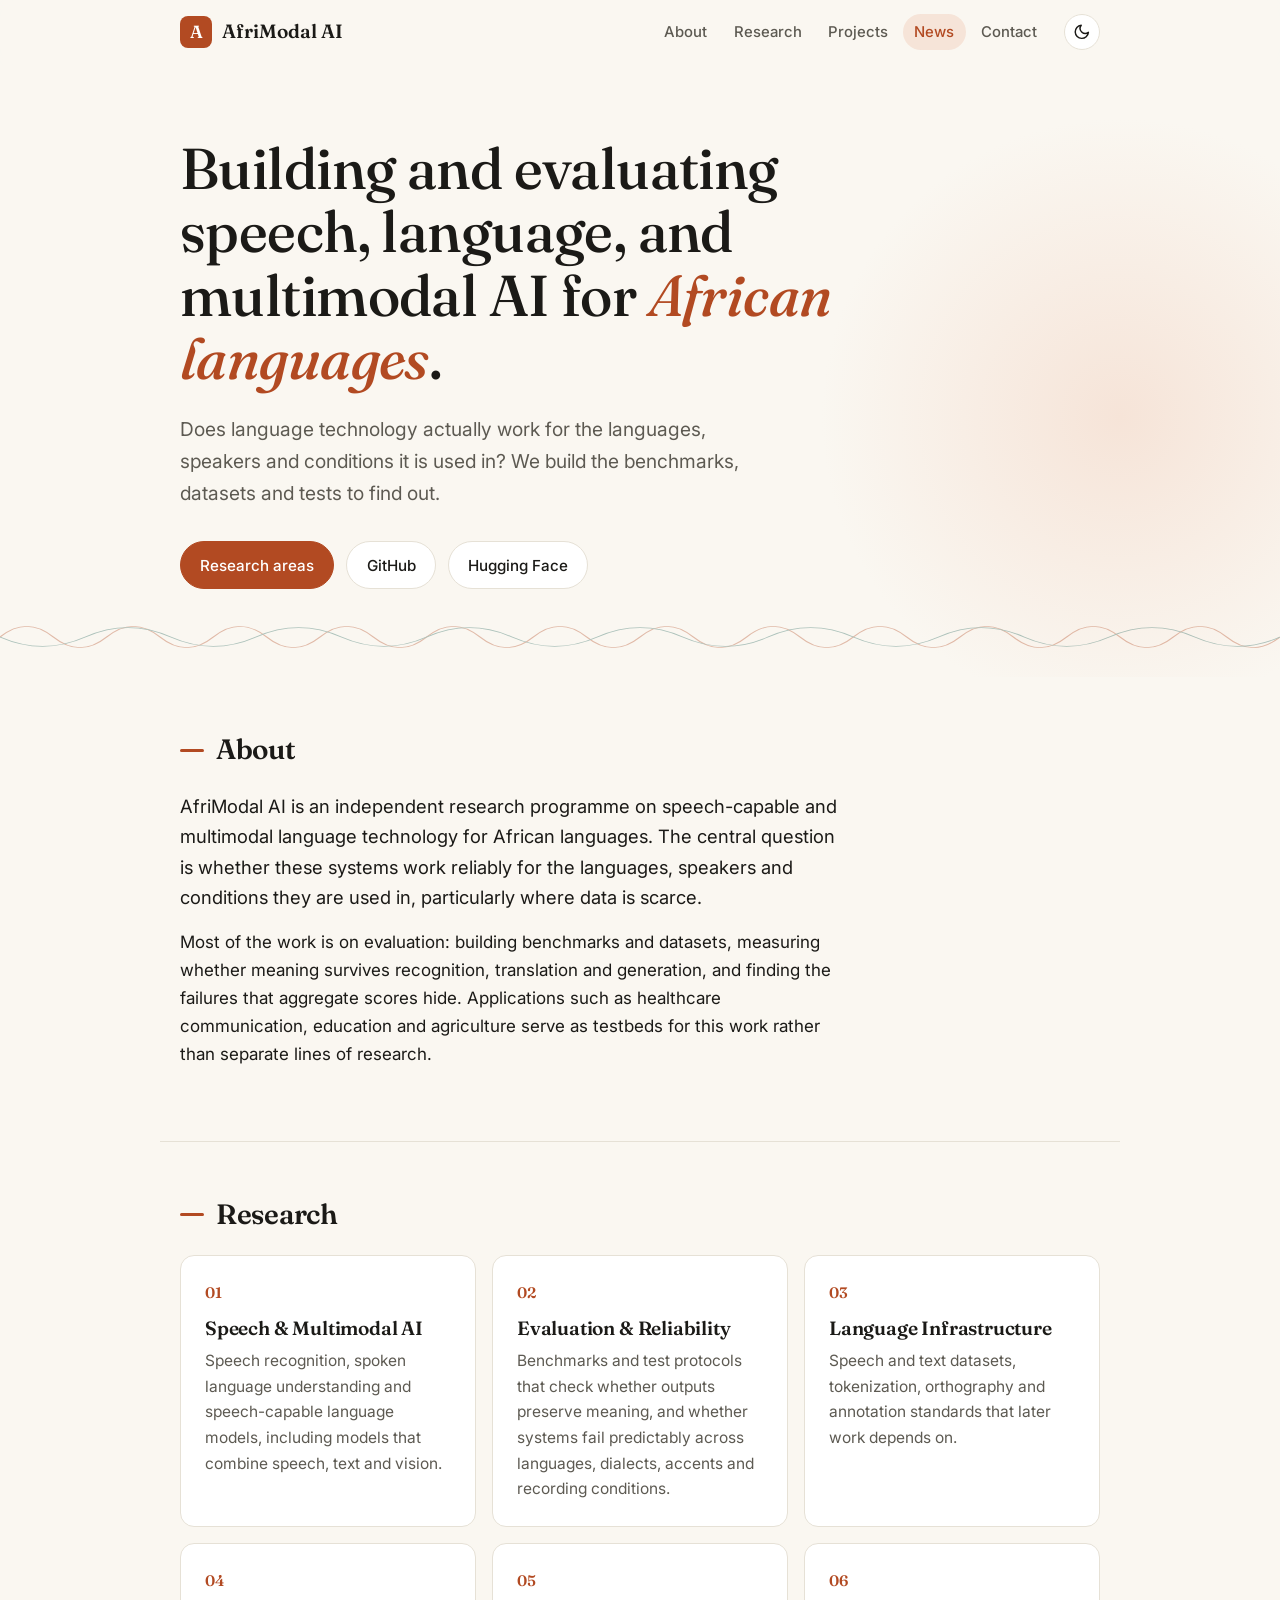
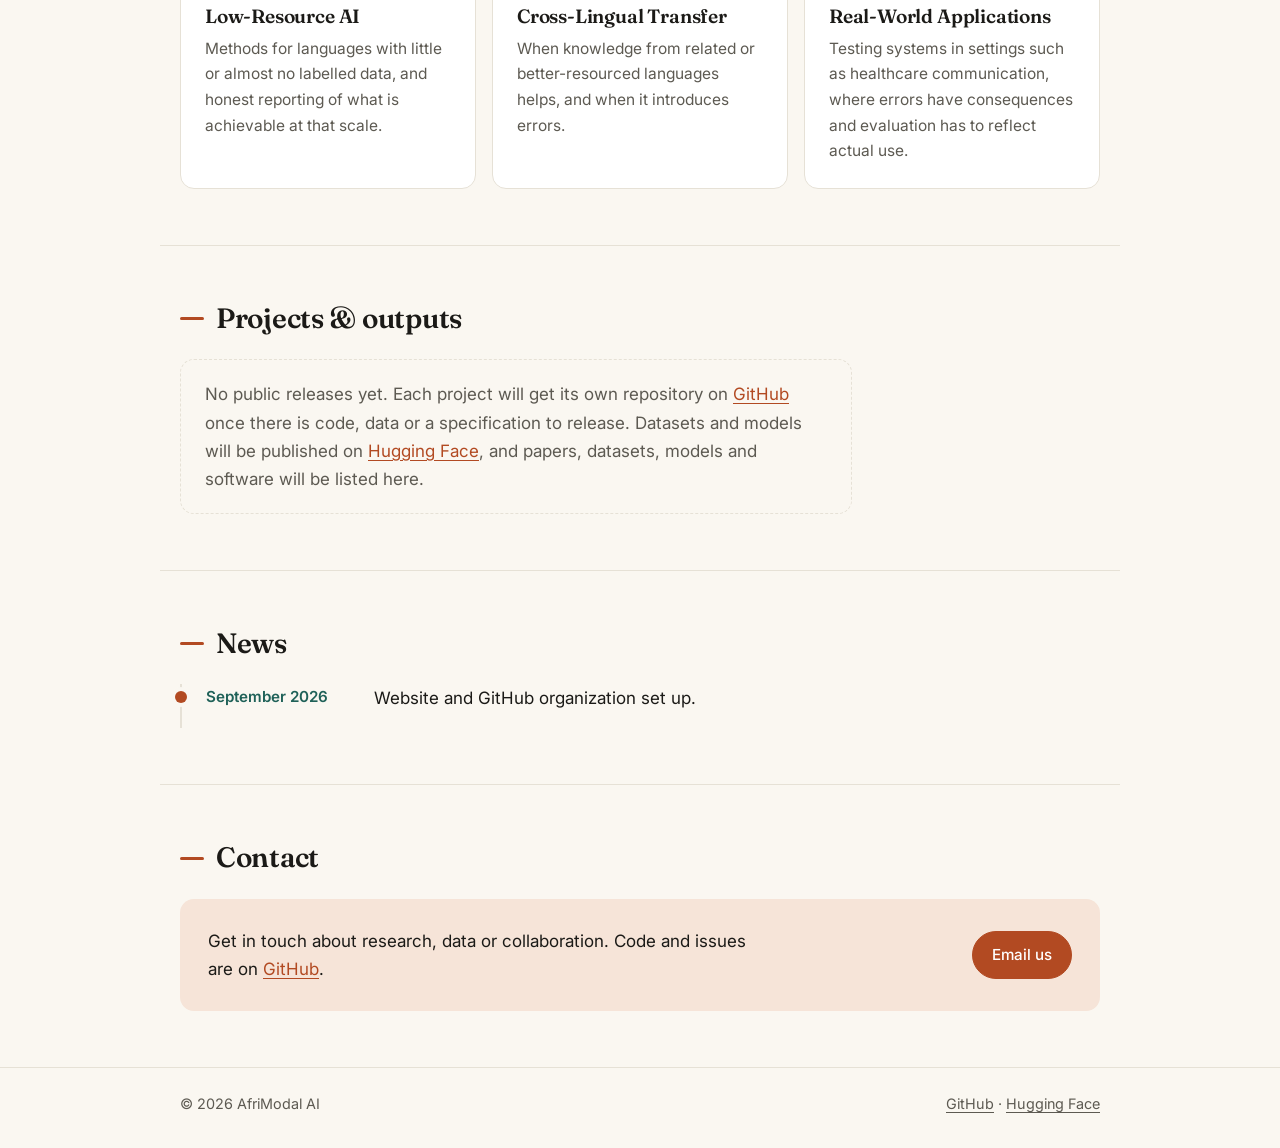
==== commit d9d2bb2c: "Hold the software-issue listing until its data is published" ====
--- a/index.html
+++ b/index.html
@@ -115,19 +115,14 @@
 
     <section id="projects" class="wrap reveal" aria-labelledby="projects-h">
       <h2 id="projects-h">Projects &amp; outputs</h2>
-      <ul class="outputs">
-        <li>
-          <h3><a href="https://github.com/afrimodal-ai/swe-multilingual-resource">Multilingual software-issue resource: tooling</a></h3>
-          <p>Software, Apache-2.0. Tools for a paired test set of executable software issues written in Nigerian Pidgin and in Yoruba-English code-switched text, where only the issue prose changes between conditions: a protected-span gate, packet builder, release packager and grading path. The data rows will be published separately.</p>
-        </li>
-      </ul>
-      <p class="note">Datasets and models will be published on <a href="https://huggingface.co/afrimodal-ai">Hugging Face</a> and listed here.</p>
+      <div class="placeholder">
+        <p>No public releases yet. Each project will get its own repository on <a href="https://github.com/afrimodal-ai">GitHub</a> once there is code, data or a specification to release. Datasets and models will be published on <a href="https://huggingface.co/afrimodal-ai">Hugging Face</a>, and papers, datasets, models and software will be listed here.</p>
+      </div>
     </section>
 
     <section id="news" class="wrap reveal" aria-labelledby="news-h">
       <h2 id="news-h">News</h2>
       <ul class="news">
-        <li><time datetime="2026-11">November 2026</time> <span>Tooling for the multilingual software-issue resource released on <a href="https://github.com/afrimodal-ai/swe-multilingual-resource">GitHub</a>.</span></li>
         <li><time datetime="2026-09">September 2026</time> <span>Website and GitHub organization set up.</span></li>
       </ul>
     </section>
--- a/styles.css
+++ b/styles.css
@@ -322,8 +322,3 @@
 
 .not-found { padding: 5rem 0; }
 .not-found h1 { margin: 0 0 1rem; font-size: clamp(2rem, 5vw, 3rem); }
-
-.outputs { list-style: none; margin: 0; padding: 0; max-width: 42rem; display: grid; gap: 1.25rem; }
-.outputs h3 { margin: 0 0 0.35rem; font-size: 1.1rem; }
-.outputs p { margin: 0; }
-.note { max-width: 42rem; margin-top: 1.25rem; color: var(--muted, inherit); }
